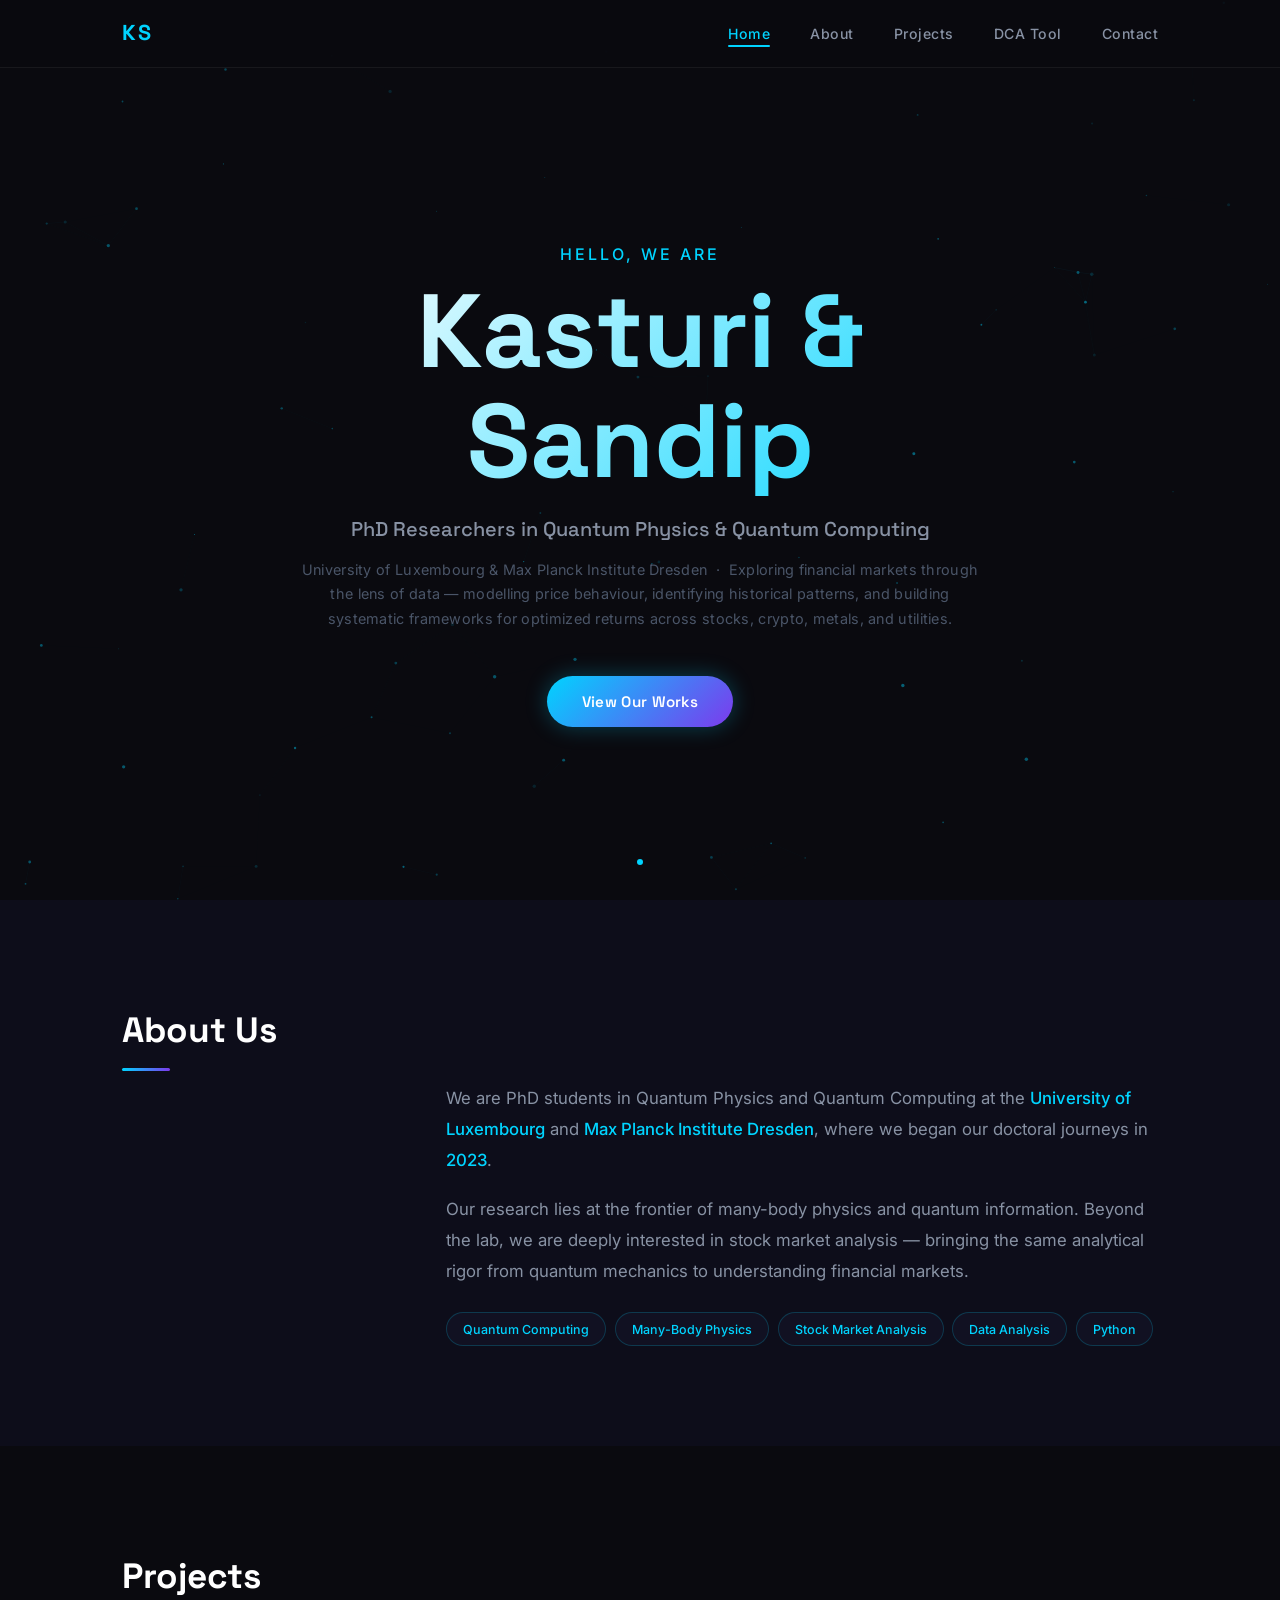
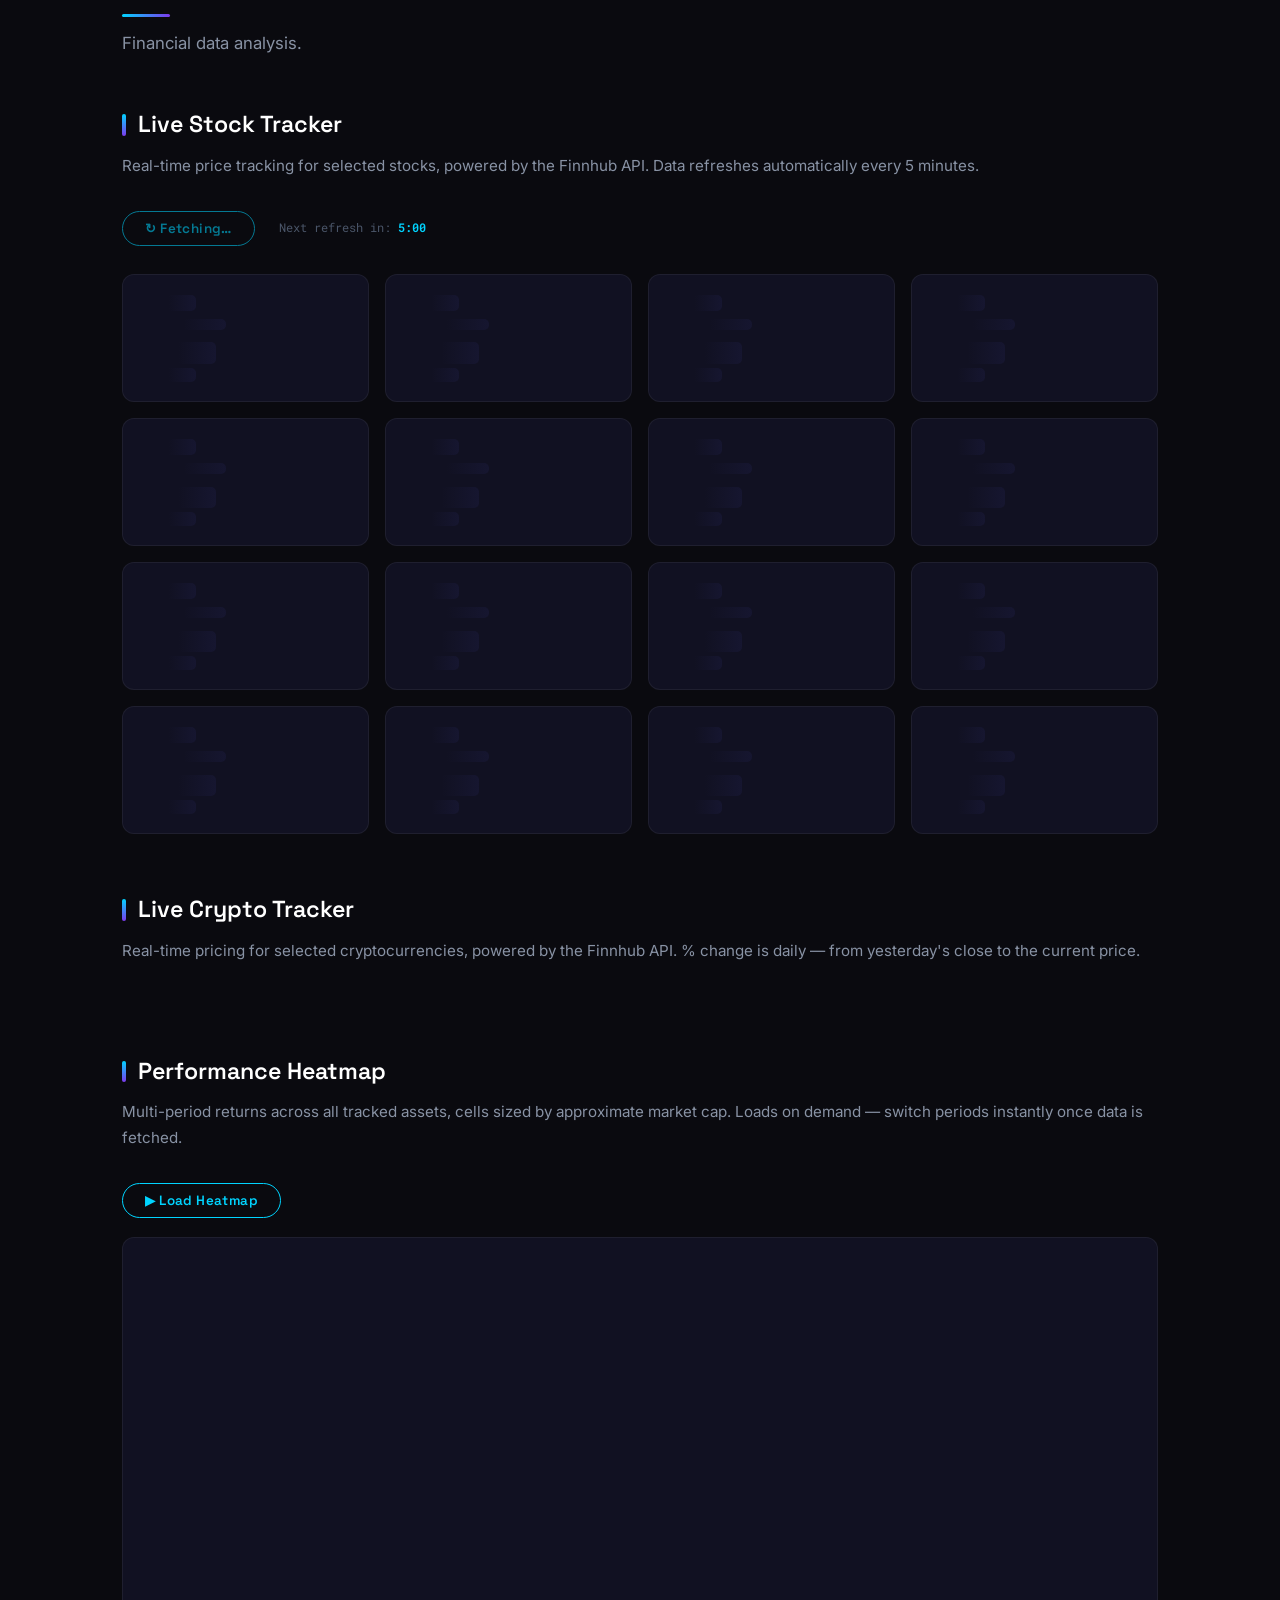
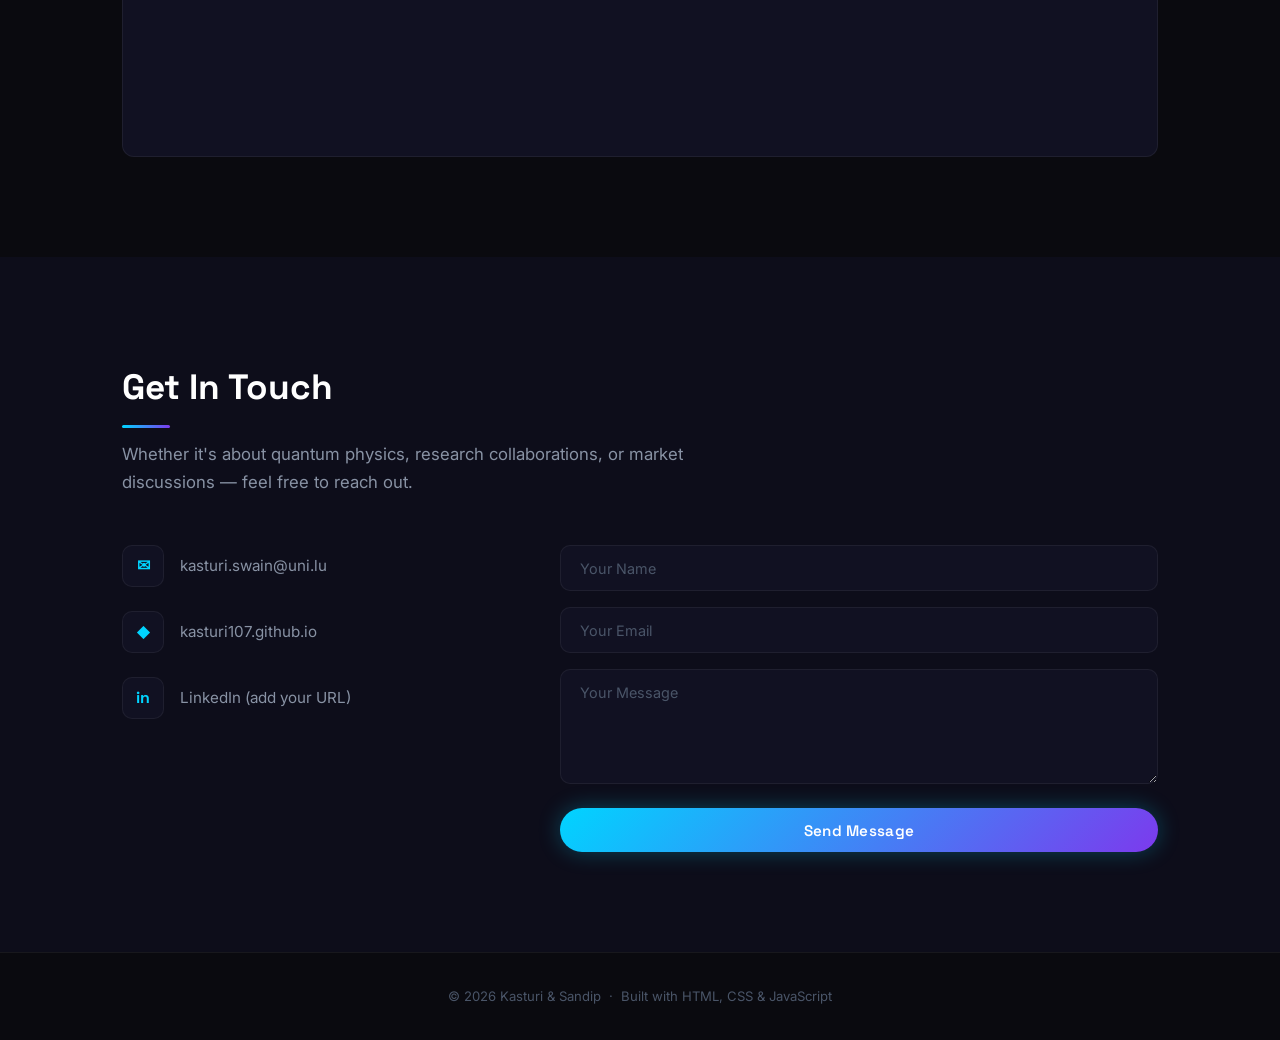
==== index.html @ 1147f90b "first commit" ====
<!DOCTYPE html>
<html lang="en">
<head>
  <meta charset="UTF-8" />
  <meta name="viewport" content="width=device-width, initial-scale=1.0" />
  <title>Kasturi &amp; Sandip — Quantum Physicists</title>
  <link rel="stylesheet" href="style.css" />
  <link rel="preconnect" href="https://fonts.googleapis.com" />
  <link rel="preconnect" href="https://fonts.gstatic.com" crossorigin />
  <link href="https://fonts.googleapis.com/css2?family=Inter:wght@300;400;500;600&family=Space+Grotesk:wght@400;500;600;700&family=Roboto+Mono:wght@400;500;600&display=swap" rel="stylesheet" />
</head>
<body>

  <!-- ========== NAVIGATION ========== -->
  <nav class="navbar" id="navbar">
    <div class="nav-container">
      <a href="#home" class="nav-logo">KS</a>
      <ul class="nav-links" id="navLinks">
        <li><a href="#home"     class="nav-link active">Home</a></li>
        <li><a href="#about"    class="nav-link">About</a></li>
        <li><a href="#projects" class="nav-link">Projects</a></li>
        <li><a href="dynamic-dca.html" class="nav-link">DCA Tool</a></li>
        <li><a href="#contact"  class="nav-link">Contact</a></li>
      </ul>
      <button class="hamburger" id="hamburger" aria-label="Toggle menu">
        <span></span>
        <span></span>
        <span></span>
      </button>
    </div>
  </nav>

  <!-- ========== HOME / HERO SECTION ========== -->
  <section id="home" class="hero">
    <canvas id="particleCanvas"></canvas>
    <div class="hero-content">
      <!-- Profile photo placeholder — uncomment and update src when ready -->
      <!-- <div class="hero-photo">
        <img src="your-photo.jpg" alt="Kasturi" />
      </div> -->
      <p class="hero-greeting">Hello, We are</p>
      <h1 class="hero-name">Kasturi &amp; Sandip</h1>
      <h2 class="hero-title">PhD Researchers in Quantum Physics &amp; Quantum Computing</h2>
      <p class="hero-tagline">University of Luxembourg &amp; Max Planck Institute Dresden &nbsp;·&nbsp; Exploring financial markets through the lens of data — modelling price behaviour, identifying historical patterns, and building systematic frameworks for optimized returns across stocks, crypto, metals, and utilities.</p>
      <a href="#projects" class="btn-primary">View Our Works</a>
    </div>
    <div class="scroll-indicator">
      <div class="scroll-dot"></div>
    </div>
  </section>

  <!-- ========== ABOUT SECTION ========== -->
  <section id="about" class="section fade-in-section">
    <div class="container">
      <h2 class="section-title">About Us</h2>
      <div class="about-grid">

        <!-- Left: profile photo placeholder -->
        <div class="about-photo-wrapper">
          <!-- Profile photo goes here — replace the placeholder div below with:
               <img src="your-photo.jpg" alt="Kasturi" class="profile-photo" /> -->
          <!-- Profile picture placeholder — replace src with actual image path -->
          <div id="profile-picture-placeholder">
            <!-- Replace about-photo.jpg in assets/images/ with your actual photo -->
            <img
              src="./assets/images/about-photo.jpg"
              alt="Kasturi and Sandip"
              class="about-photo"
              id="about-photo"
              onerror="this.style.display='none'"
            />
          </div>
        </div>

        <!-- Right: bio text -->
        <div class="about-text">
          <p>
            We are PhD students in Quantum Physics and Quantum Computing at the
            <span class="accent">University of Luxembourg</span> and
            <span class="accent">Max Planck Institute Dresden</span>, where we
            began our doctoral journeys in <span class="accent">2023</span>.
          </p>
          <p>
            Our research lies at the frontier of many-body physics and quantum
            information. Beyond the lab, we are deeply interested in stock market
            analysis — bringing the same analytical rigor from quantum mechanics
            to understanding financial markets.
          </p>
          <div class="tags">
            <span class="tag">Quantum Computing</span>
            <span class="tag">Many-Body Physics</span>
            <span class="tag">Stock Market Analysis</span>
            <span class="tag">Data Analysis</span>
            <span class="tag">Python</span>
          </div>
        </div>

      </div>
    </div>
  </section>

  <!-- ========== PROJECTS SECTION ========== -->
  <section id="projects" class="section fade-in-section">
    <div class="container">
      <h2 class="section-title">Projects</h2>
      <p class="section-intro">Financial data analysis.</p>

      <!-- ---- LIVE STOCK TRACKER SUBSECTION ---- -->
      <div class="subsection">
        <h3 class="subsection-title">Live Stock Tracker</h3>
        <p class="subsection-desc">
          Real-time price tracking for selected stocks, powered by the Finnhub API.
          Data refreshes automatically every 5 minutes.
        </p>

        <!-- Controls: refresh button + countdown timer -->
        <div class="tracker-controls">
          <button class="btn-refresh" id="refreshBtn">&#8635; Refresh Now</button>
          <span class="countdown">Next refresh in: <span id="countdownTimer">5:00</span></span>
        </div>

        <!-- Stock cards are injected here by script.js -->
        <div class="stocks-grid" id="stocksGrid"></div>
      </div>

      <!-- ---- CRYPTO TRACKER SUBSECTION ---- -->
      <div class="subsection" style="margin-top: 3.5rem;">
        <h3 class="subsection-title">Live Crypto Tracker</h3>
        <p class="subsection-desc">
          Real-time pricing for selected cryptocurrencies, powered by the Finnhub API.
          % change is daily — from yesterday's close to the current price.
        </p>

        <!-- Crypto cards are injected here by script.js -->
        <div class="stocks-grid" id="cryptosGrid"></div>
      </div>

      <!-- ---- PERFORMANCE HEATMAP SUBSECTION ---- -->
      <div class="subsection" style="margin-top: 3.5rem;">
        <h3 class="subsection-title">Performance Heatmap</h3>
        <p class="subsection-desc">
          Multi-period returns across all tracked assets, cells sized by approximate market cap.
          Loads on demand — switch periods instantly once data is fetched.
        </p>

        <div class="heatmap-controls">
          <button class="btn-refresh" id="heatmapLoadBtn">&#9654;&nbsp;Load Heatmap</button>
          <div class="period-tabs" id="periodTabs" style="display:none;">
            <button class="period-btn active" data-period="1D">1D</button>
            <button class="period-btn" data-period="1W">1W</button>
            <button class="period-btn" data-period="YTD">YTD</button>
            <button class="period-btn" data-period="1Y">1Y</button>
            <button class="period-btn" data-period="5Y">5Y</button>
          </div>
          <span class="heatmap-status" id="heatmapStatus"></span>
        </div>

        <div class="treemap-container" id="treemapContainer"></div>
      </div>

    </div>
  </section>

  <!-- ========== CONTACT SECTION ========== -->
  <section id="contact" class="section fade-in-section">
    <div class="container">
      <h2 class="section-title">Get In Touch</h2>
      <p class="section-intro">
        Whether it's about quantum physics, research collaborations,
        or market discussions — feel free to reach out.
      </p>

      <div class="contact-grid">

        <!-- Contact info links -->
        <div class="contact-info">
          <div class="contact-item">
            <span class="contact-icon">&#9993;</span>
            <!-- Update your email address below -->
            <a href="mailto:kasturi.swain@uni.lu" class="contact-link">kasturi.swain@uni.lu</a>
          </div>
          <div class="contact-item">
            <span class="contact-icon">&#9670;</span>
            <a href="https://kasturi107.github.io" target="_blank" rel="noopener" class="contact-link">kasturi107.github.io</a>
          </div>
          <div class="contact-item">
            <span class="contact-icon">in</span>
            <!-- Update your LinkedIn URL below -->
            <a href="#" class="contact-link">LinkedIn (add your URL)</a>
          </div>
        </div>

        <!-- Contact form -->
        <!-- To make this form actually send emails:
             1. Go to https://formspree.io and create a free account
             2. Create a new form and copy your form ID
             3. Replace action="#" below with action="https://formspree.io/f/YOUR_FORM_ID"
             4. Remove the onsubmit attribute -->
        <form class="contact-form" id="contactForm">
          <div class="form-group">
            <input type="text"  name="name"    placeholder="Your Name"    required class="form-input" />
          </div>
          <div class="form-group">
            <input type="email" name="email"   placeholder="Your Email"   required class="form-input" />
          </div>
          <div class="form-group">
            <textarea           name="message" placeholder="Your Message" required class="form-input" rows="5"></textarea>
          </div>
          <button type="submit" class="btn-primary">Send Message</button>
        </form>

      </div>
    </div>
  </section>

  <!-- Footer -->
  <footer class="footer">
    <p>&copy; 2026 Kasturi &amp; Sandip &nbsp;·&nbsp; Built with HTML, CSS &amp; JavaScript</p>
  </footer>

  <script src="https://d3js.org/d3.v7.min.js"></script>
  <script src="script.js"></script>
</body>
</html>
---- style.css ----
/* ============================================================
   RESET & CSS VARIABLES
   ============================================================ */
*, *::before, *::after {
  margin: 0;
  padding: 0;
  box-sizing: border-box;
}

html {
  scroll-behavior: smooth;
}

:root {
  --bg-primary:      #0a0a0f;
  --bg-secondary:    #0d0d1a;
  --bg-card:         #111122;
  --bg-card-hover:   #161630;
  --accent-cyan:     #00d4ff;
  --accent-purple:   #7c3aed;
  --accent-glow:     rgba(0, 212, 255, 0.12);
  --text-primary:    #ffffff;
  --text-secondary:  #8892a4;
  --text-muted:      #4a5568;
  --success:         #00e676;
  --success-glow:    rgba(0, 230, 118, 0.18);
  --danger:          #ff4c4c;
  --danger-glow:     rgba(255, 76, 76, 0.18);
  --border:          rgba(255, 255, 255, 0.06);
  --nav-height:      68px;
}

/* ============================================================
   CUSTOM SCROLLBAR
   ============================================================ */
::-webkit-scrollbar       { width: 5px; }
::-webkit-scrollbar-track { background: var(--bg-primary); }
::-webkit-scrollbar-thumb { background: var(--accent-cyan); border-radius: 3px; }

/* ============================================================
   BASE TYPOGRAPHY
   ============================================================ */
body {
  background-color: var(--bg-primary);
  color: var(--text-primary);
  font-family: 'Inter', sans-serif;
  line-height: 1.7;
  overflow-x: hidden;
}

h1, h2, h3, h4 { font-family: 'Space Grotesk', sans-serif; }

/* ============================================================
   REUSABLE UTILITIES
   ============================================================ */
.container {
  max-width: 1100px;
  margin: 0 auto;
  padding: 0 2rem;
}

.section {
  padding: 100px 0;
}

/* Alternating section backgrounds for visual separation */
#about    { background: var(--bg-secondary); }
#projects { background: var(--bg-primary); }
#contact  { background: var(--bg-secondary); }

.section-title {
  font-size: 2.2rem;
  font-weight: 700;
  margin-bottom: 0.75rem;
  display: inline-block;
}

/* Gradient underline accent bar */
.section-title::after {
  content: '';
  display: block;
  width: 48px;
  height: 3px;
  background: linear-gradient(90deg, var(--accent-cyan), var(--accent-purple));
  margin-top: 0.5rem;
  border-radius: 2px;
}

.section-intro {
  color: var(--text-secondary);
  max-width: 620px;
  margin-bottom: 3rem;
  font-size: 1.05rem;
}

.accent {
  color: var(--accent-cyan);
  font-weight: 500;
}

/* Primary gradient button */
.btn-primary {
  display: inline-block;
  padding: 0.8rem 2.2rem;
  background: linear-gradient(135deg, var(--accent-cyan), var(--accent-purple));
  color: #fff;
  font-family: 'Space Grotesk', sans-serif;
  font-weight: 600;
  font-size: 0.95rem;
  border: none;
  border-radius: 50px;
  cursor: pointer;
  text-decoration: none;
  transition: transform 0.25s ease, box-shadow 0.25s ease;
  box-shadow: 0 0 22px rgba(0, 212, 255, 0.28);
  letter-spacing: 0.3px;
}

.btn-primary:hover {
  transform: translateY(-3px);
  box-shadow: 0 0 38px rgba(0, 212, 255, 0.48);
}

/* ============================================================
   NAVIGATION
   ============================================================ */
.navbar {
  position: fixed;
  top: 0; left: 0; right: 0;
  height: var(--nav-height);
  z-index: 1000;
  background: rgba(10, 10, 15, 0.75);
  backdrop-filter: blur(14px);
  -webkit-backdrop-filter: blur(14px);
  border-bottom: 1px solid var(--border);
  transition: background 0.3s ease, box-shadow 0.3s ease;
}

.navbar.scrolled {
  background: rgba(10, 10, 15, 0.96);
  box-shadow: 0 4px 30px rgba(0, 0, 0, 0.6);
}

.nav-container {
  max-width: 1100px;
  margin: 0 auto;
  padding: 0 2rem;
  height: 100%;
  display: flex;
  align-items: center;
  justify-content: space-between;
}

.nav-logo {
  font-family: 'Space Grotesk', sans-serif;
  font-size: 1.35rem;
  font-weight: 700;
  color: var(--accent-cyan);
  text-decoration: none;
  letter-spacing: 1.5px;
}

.nav-links {
  display: flex;
  list-style: none;
  gap: 2.5rem;
}

.nav-link {
  color: var(--text-secondary);
  text-decoration: none;
  font-size: 0.88rem;
  font-weight: 500;
  letter-spacing: 0.5px;
  transition: color 0.2s ease;
  position: relative;
  padding-bottom: 2px;
}

/* Animated underline on nav links */
.nav-link::after {
  content: '';
  position: absolute;
  bottom: -3px;
  left: 0;
  width: 0;
  height: 2px;
  background: var(--accent-cyan);
  transition: width 0.3s ease;
  border-radius: 1px;
}

.nav-link:hover,
.nav-link.active {
  color: var(--accent-cyan);
}

.nav-link:hover::after,
.nav-link.active::after {
  width: 100%;
}

/* Hamburger button (hidden on desktop) */
.hamburger {
  display: none;
  flex-direction: column;
  gap: 5px;
  background: none;
  border: none;
  cursor: pointer;
  padding: 4px;
}

.hamburger span {
  display: block;
  width: 23px;
  height: 2px;
  background: var(--text-primary);
  border-radius: 2px;
  transition: all 0.3s ease;
}

/* ============================================================
   HERO SECTION
   ============================================================ */
.hero {
  position: relative;
  min-height: 100vh;
  display: flex;
  align-items: center;
  justify-content: center;
  text-align: center;
  overflow: hidden;
  padding-top: var(--nav-height);
}

/* Particle canvas sits behind all hero content */
#particleCanvas {
  position: absolute;
  top: 0; left: 0;
  width: 100%;
  height: 100%;
  z-index: 0;
}

.hero-content {
  position: relative;
  z-index: 1;
  max-width: 760px;
  padding: 2rem;
}

.hero-greeting {
  font-size: 1rem;
  color: var(--accent-cyan);
  font-weight: 500;
  letter-spacing: 3px;
  text-transform: uppercase;
  margin-bottom: 0.6rem;
}

/* Large gradient name */
.hero-name {
  font-size: clamp(3.5rem, 9vw, 6.5rem);
  font-weight: 700;
  line-height: 1.05;
  background: linear-gradient(135deg, #ffffff 0%, var(--accent-cyan) 100%);
  -webkit-background-clip: text;
  -webkit-text-fill-color: transparent;
  background-clip: text;
  margin-bottom: 1rem;
}

.hero-title {
  font-size: clamp(1rem, 2.5vw, 1.25rem);
  font-weight: 500;
  color: var(--text-secondary);
  margin-bottom: 0.75rem;
}

.hero-tagline {
  font-size: 0.9rem;
  color: var(--text-muted);
  margin-bottom: 2.8rem;
  letter-spacing: 0.3px;
}

/* Animated scroll indicator dot */
.scroll-indicator {
  position: absolute;
  bottom: 2.2rem;
  left: 50%;
  transform: translateX(-50%);
  z-index: 1;
}

.scroll-dot {
  width: 6px;
  height: 6px;
  background: var(--accent-cyan);
  border-radius: 50%;
  animation: scrollBounce 1.8s ease-in-out infinite;
}

@keyframes scrollBounce {
  0%, 100% { transform: translateY(0);    opacity: 1;   }
  50%       { transform: translateY(10px); opacity: 0.2; }
}

/* ============================================================
   ABOUT SECTION
   ============================================================ */
.about-grid {
  display: grid;
  grid-template-columns: 260px 1fr;
  gap: 4rem;
  align-items: center;
}

.about-photo-wrapper {
  display: flex;
  justify-content: center;
}

/* Circular placeholder until real photo is added */
.photo-placeholder {
  width: 210px;
  height: 210px;
  border-radius: 50%;
  background: linear-gradient(135deg, var(--bg-card), var(--bg-card-hover));
  border: 2px solid var(--accent-cyan);
  box-shadow: 0 0 40px rgba(0, 212, 255, 0.18);
  display: flex;
  align-items: center;
  justify-content: center;
  font-family: 'Space Grotesk', sans-serif;
  font-size: 5rem;
  font-weight: 700;
  color: var(--accent-cyan);
  user-select: none;
}

/* Circular profile photo — drops into the same centered wrapper as the placeholder */
.about-photo {
  width: 160px;
  height: 160px;
  border-radius: 50%;
  object-fit: cover;
  border: 2px solid var(--accent-cyan);
  box-shadow: 0 0 40px rgba(0, 212, 255, 0.18);
  display: block;
}

.about-text p {
  color: var(--text-secondary);
  font-size: 1.05rem;
  line-height: 1.85;
  margin-bottom: 1.1rem;
}

.tags {
  display: flex;
  flex-wrap: wrap;
  gap: 0.55rem;
  margin-top: 1.6rem;
}

.tag {
  padding: 0.32rem 1rem;
  background: var(--bg-card);
  border: 1px solid rgba(0, 212, 255, 0.2);
  border-radius: 50px;
  font-size: 0.78rem;
  color: var(--accent-cyan);
  font-weight: 500;
  transition: all 0.2s ease;
  cursor: default;
}

.tag:hover {
  background: var(--accent-glow);
  border-color: var(--accent-cyan);
}

/* ============================================================
   PROJECTS / STOCK TRACKER
   ============================================================ */
.subsection {
  margin-top: 0.5rem;
}

.subsection-title {
  font-size: 1.45rem;
  font-weight: 600;
  color: var(--text-primary);
  margin-bottom: 0.5rem;
  display: flex;
  align-items: center;
  gap: 0.75rem;
}

/* Vertical accent bar before subsection title */
.subsection-title::before {
  content: '';
  width: 4px;
  height: 1.35rem;
  background: linear-gradient(180deg, var(--accent-cyan), var(--accent-purple));
  border-radius: 2px;
  flex-shrink: 0;
}

.subsection-desc {
  color: var(--text-secondary);
  margin-bottom: 2rem;
  font-size: 0.95rem;
}

/* Refresh button + countdown row */
.tracker-controls {
  display: flex;
  align-items: center;
  gap: 1.5rem;
  margin-bottom: 1.8rem;
  flex-wrap: wrap;
}

.btn-refresh {
  padding: 0.5rem 1.4rem;
  background: transparent;
  border: 1px solid var(--accent-cyan);
  color: var(--accent-cyan);
  font-family: 'Space Grotesk', sans-serif;
  font-size: 0.84rem;
  font-weight: 600;
  border-radius: 50px;
  cursor: pointer;
  transition: background 0.2s ease, box-shadow 0.2s ease;
  letter-spacing: 0.4px;
}

.btn-refresh:hover {
  background: var(--accent-glow);
  box-shadow: 0 0 16px rgba(0, 212, 255, 0.28);
}

.btn-refresh.loading {
  opacity: 0.55;
  cursor: not-allowed;
}

.countdown {
  font-family: 'Roboto Mono', monospace;
  font-size: 0.78rem;
  color: var(--text-muted);
}

#countdownTimer {
  color: var(--accent-cyan);
  font-weight: 600;
}

/* ---- Stock Cards Grid ---- */
.stocks-grid {
  display: grid;
  grid-template-columns: repeat(4, 1fr);
  gap: 1rem;
}

/* Individual stock card */
.stock-card {
  background: var(--bg-card);
  border-radius: 12px;
  padding: 1.2rem 1.1rem;
  border: 1px solid var(--border);
  transition: transform 0.25s ease, background 0.25s ease;
  position: relative;
  overflow: hidden;
}

/* Top border stripe — color changes with stock direction */
.stock-card::before {
  content: '';
  position: absolute;
  top: 0; left: 0; right: 0;
  height: 2px;
  border-radius: 12px 12px 0 0;
}

.stock-card.up {
  border-color: rgba(0, 230, 118, 0.15);
  box-shadow: 0 0 18px var(--success-glow);
}

.stock-card.up::before {
  background: var(--success);
  box-shadow: 0 0 8px var(--success);
}

.stock-card.down {
  border-color: rgba(255, 76, 76, 0.15);
  box-shadow: 0 0 18px var(--danger-glow);
}

.stock-card.down::before {
  background: var(--danger);
  box-shadow: 0 0 8px var(--danger);
}

.stock-card:hover {
  transform: translateY(-4px);
  background: var(--bg-card-hover);
}

.stock-ticker {
  font-family: 'Roboto Mono', monospace;
  font-size: 1.05rem;
  font-weight: 600;
  color: var(--text-primary);
  letter-spacing: 1px;
}

.stock-name {
  font-size: 0.72rem;
  color: var(--text-muted);
  margin-top: 0.1rem;
  margin-bottom: 0.8rem;
}

.stock-price {
  font-family: 'Roboto Mono', monospace;
  font-size: 1.35rem;
  font-weight: 600;
  color: var(--text-primary);
  margin-bottom: 0.25rem;
}

.stock-change {
  font-family: 'Roboto Mono', monospace;
  font-size: 0.88rem;
  font-weight: 600;
}

.stock-change.positive { color: var(--success); }
.stock-change.negative { color: var(--danger);  }

.stock-updated {
  font-size: 0.65rem;
  color: var(--text-muted);
  margin-top: 0.7rem;
  font-family: 'Roboto Mono', monospace;
}

/* ---- Skeleton loading animation ---- */
.skeleton {
  background: linear-gradient(
    90deg,
    var(--bg-card) 25%,
    var(--bg-card-hover) 50%,
    var(--bg-card) 75%
  );
  background-size: 200% 100%;
  animation: shimmer 1.4s infinite;
  border-radius: 5px;
}

.skeleton-ticker  { height: 1rem;    width: 55px;  margin-bottom: 0.5rem; }
.skeleton-name    { height: 0.7rem;  width: 85px;  margin-bottom: 0.8rem; }
.skeleton-price   { height: 1.35rem; width: 75px;  margin-bottom: 0.25rem; }
.skeleton-change  { height: 0.88rem; width: 55px; }

@keyframes shimmer {
  0%   { background-position: -200% 0; }
  100% { background-position:  200% 0; }
}

/* ============================================================
   PERFORMANCE HEATMAP — TREEMAP
   ============================================================ */
.heatmap-controls {
  display: flex;
  align-items: center;
  gap: 1rem;
  margin-bottom: 1.2rem;
  flex-wrap: wrap;
}

.heatmap-status {
  font-family: 'Roboto Mono', monospace;
  font-size: 0.78rem;
  color: var(--text-muted);
}

/* Period toggle pill group */
.period-tabs {
  display: flex;
  gap: 0.3rem;
}

.period-btn {
  padding: 0.28rem 0.9rem;
  background: var(--bg-card);
  border: 1px solid var(--border);
  color: var(--text-secondary);
  font-family: 'Roboto Mono', monospace;
  font-size: 0.76rem;
  font-weight: 600;
  border-radius: 6px;
  cursor: pointer;
  transition: all 0.18s ease;
  letter-spacing: 0.5px;
}

.period-btn:hover {
  border-color: var(--accent-cyan);
  color: var(--accent-cyan);
}

.period-btn.active {
  background: var(--accent-cyan);
  border-color: var(--accent-cyan);
  color: #000;
}

/* Treemap canvas */
.treemap-container {
  position: relative;
  width: 100%;
  height: 520px;
  border-radius: 12px;
  overflow: hidden;
  background: var(--bg-card);
  border: 1px solid var(--border);
}

/* Individual treemap cell */
.tm-cell {
  position: absolute;
  box-sizing: border-box;
  border: 2px solid rgba(10, 10, 15, 0.6);
  border-radius: 2px;
  overflow: hidden;
  display: flex;
  flex-direction: column;
  align-items: center;
  justify-content: center;
  cursor: default;
  transition: filter 0.15s ease;
  padding: 3px;
  user-select: none;
}

.tm-cell:hover { filter: brightness(1.2); }

.tm-ticker {
  font-family: 'Space Grotesk', sans-serif;
  font-weight: 700;
  color: #fff;
  line-height: 1.1;
  text-align: center;
  white-space: nowrap;
  overflow: hidden;
  text-overflow: ellipsis;
  max-width: 100%;
}

.tm-price {
  font-family: 'Roboto Mono', monospace;
  font-weight: 400;
  color: rgba(255, 255, 255, 0.72);
  text-align: center;
  white-space: nowrap;
  margin-top: 1px;
}

.tm-change {
  font-family: 'Roboto Mono', monospace;
  font-weight: 600;
  color: rgba(255, 255, 255, 0.92);
  text-align: center;
  white-space: nowrap;
  margin-top: 1px;
}

@media (max-width: 768px) {
  .treemap-container { height: 380px; }
}

@media (max-width: 480px) {
  .treemap-container { height: 300px; }
}

/* ============================================================
   CONTACT SECTION
   ============================================================ */
.contact-grid {
  display: grid;
  grid-template-columns: 1fr 1.6fr;
  gap: 4rem;
  align-items: start;
}

.contact-info {
  display: flex;
  flex-direction: column;
  gap: 1.5rem;
}

.contact-item {
  display: flex;
  align-items: center;
  gap: 1rem;
}

.contact-icon {
  width: 42px;
  height: 42px;
  background: var(--bg-card);
  border: 1px solid var(--border);
  border-radius: 10px;
  display: flex;
  align-items: center;
  justify-content: center;
  font-size: 1rem;
  color: var(--accent-cyan);
  font-family: 'Space Grotesk', sans-serif;
  font-weight: 700;
  flex-shrink: 0;
  transition: border-color 0.2s ease, box-shadow 0.2s ease;
}

.contact-item:hover .contact-icon {
  border-color: var(--accent-cyan);
  box-shadow: 0 0 12px rgba(0, 212, 255, 0.2);
}

.contact-link {
  color: var(--text-secondary);
  text-decoration: none;
  font-size: 0.95rem;
  transition: color 0.2s ease;
}

.contact-link:hover {
  color: var(--accent-cyan);
}

.contact-form {
  display: flex;
  flex-direction: column;
  gap: 1rem;
}

.form-group { width: 100%; }

.form-input {
  width: 100%;
  padding: 0.85rem 1.2rem;
  background: var(--bg-card);
  border: 1px solid var(--border);
  border-radius: 10px;
  color: var(--text-primary);
  font-family: 'Inter', sans-serif;
  font-size: 0.9rem;
  transition: border-color 0.2s ease, box-shadow 0.2s ease;
  outline: none;
  resize: vertical;
}

.form-input:focus {
  border-color: var(--accent-cyan);
  box-shadow: 0 0 0 3px rgba(0, 212, 255, 0.1);
}

.form-input::placeholder { color: var(--text-muted); }

/* ============================================================
   FOOTER
   ============================================================ */
.footer {
  text-align: center;
  padding: 2rem;
  color: var(--text-muted);
  font-size: 0.82rem;
  border-top: 1px solid var(--border);
  background: var(--bg-primary);
}

/* ============================================================
   FADE-IN ON SCROLL (Intersection Observer)
   ============================================================ */
.fade-in-section {
  opacity: 0;
  transform: translateY(28px);
  transition: opacity 0.7s ease, transform 0.7s ease;
}

.fade-in-section.visible {
  opacity: 1;
  transform: translateY(0);
}

/* ============================================================
   RESPONSIVE — TABLET (≤ 1024px)
   ============================================================ */
@media (max-width: 1024px) {
  .stocks-grid {
    grid-template-columns: repeat(3, 1fr);
  }
}

/* ============================================================
   RESPONSIVE — MOBILE (≤ 768px)
   ============================================================ */
@media (max-width: 768px) {
  /* Mobile nav: slide-down panel */
  .nav-links {
    position: fixed;
    top: var(--nav-height);
    left: 0; right: 0;
    background: rgba(10, 10, 15, 0.98);
    flex-direction: column;
    align-items: center;
    padding: 2rem;
    gap: 1.5rem;
    transform: translateY(-110%);
    transition: transform 0.3s ease;
    border-bottom: 1px solid var(--border);
    z-index: 999;
  }

  .nav-links.open { transform: translateY(0); }
  .hamburger      { display: flex; }

  .about-grid {
    grid-template-columns: 1fr;
    gap: 2.5rem;
    text-align: center;
  }

  .tags { justify-content: center; }

  .stocks-grid {
    grid-template-columns: repeat(2, 1fr);
  }

  .contact-grid {
    grid-template-columns: 1fr;
    gap: 2.5rem;
  }

  .section-title { font-size: 1.85rem; }
}

/* ============================================================
   RESPONSIVE — SMALL MOBILE (≤ 480px)
   ============================================================ */
@media (max-width: 480px) {
  .stocks-grid { grid-template-columns: 1fr; }
  .hero-name   { font-size: 3rem; }
  .container   { padding: 0 1.25rem; }
  .section     { padding: 70px 0; }
}
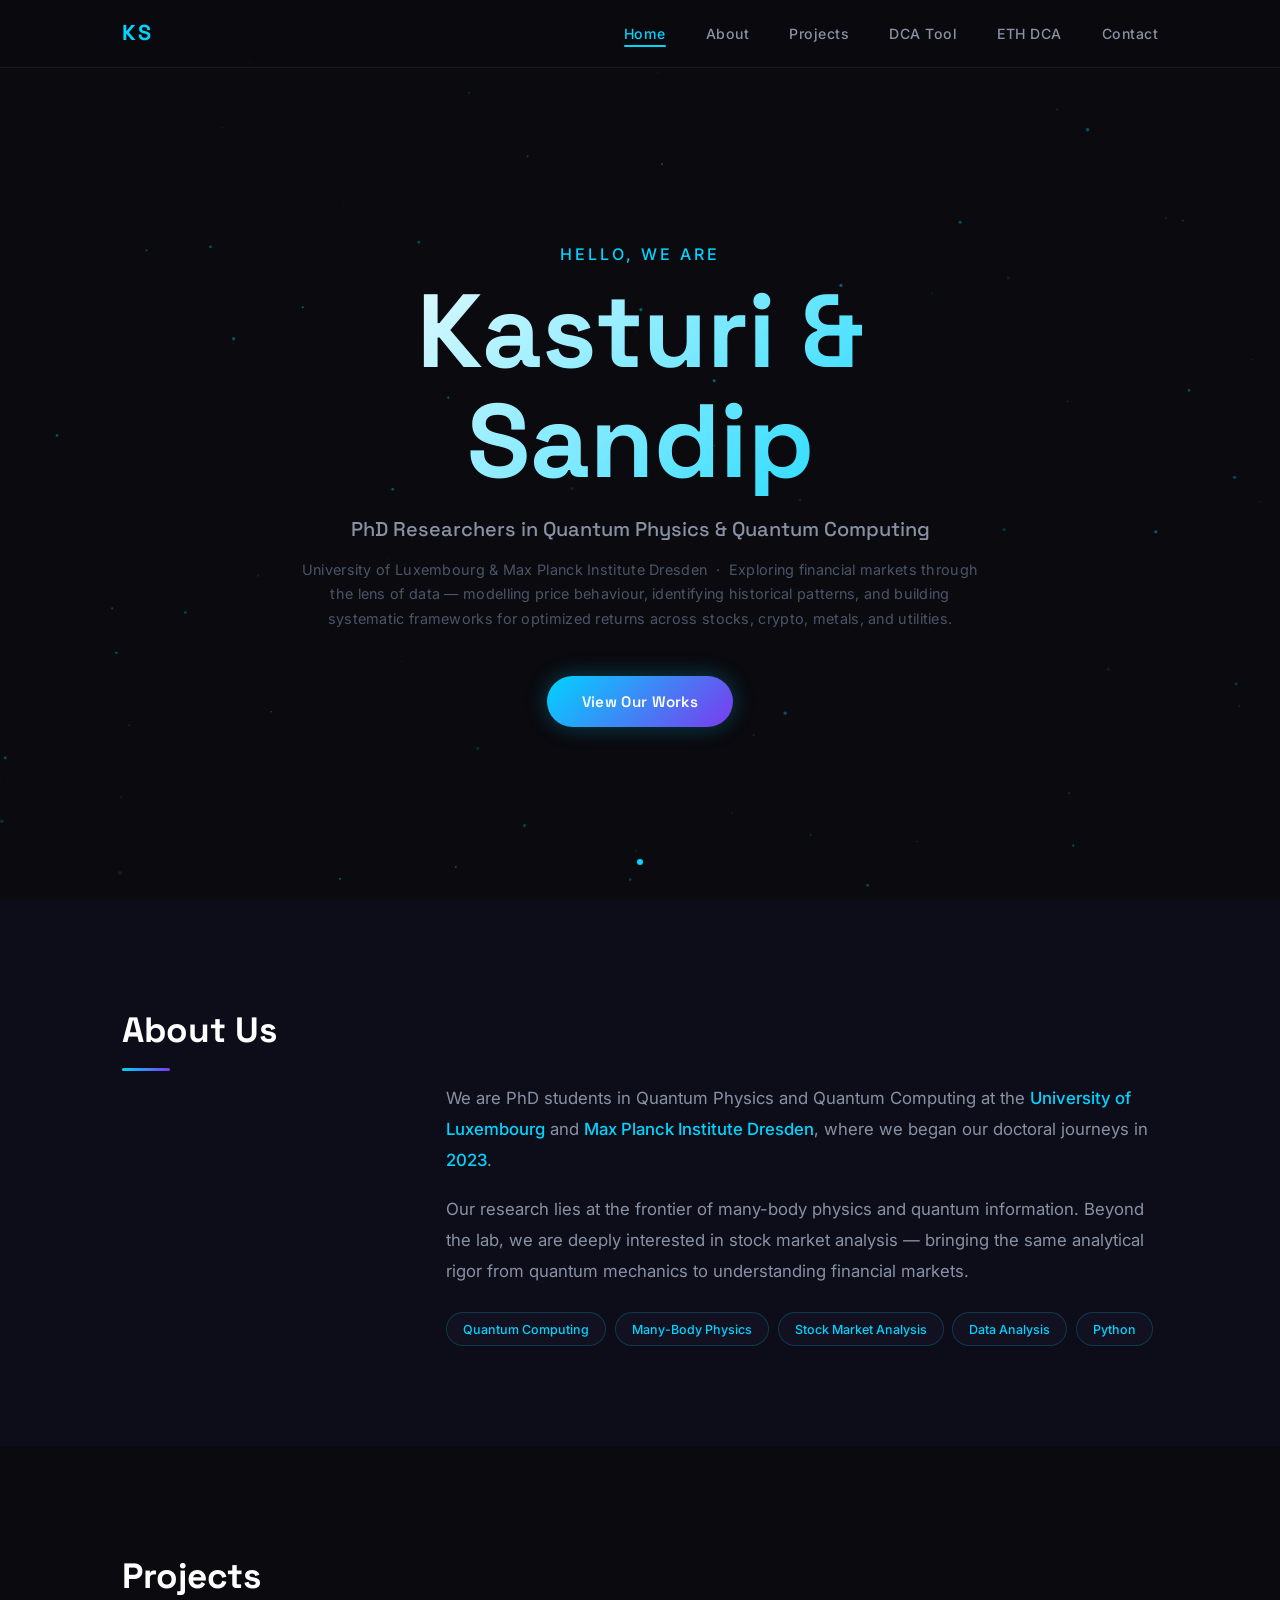
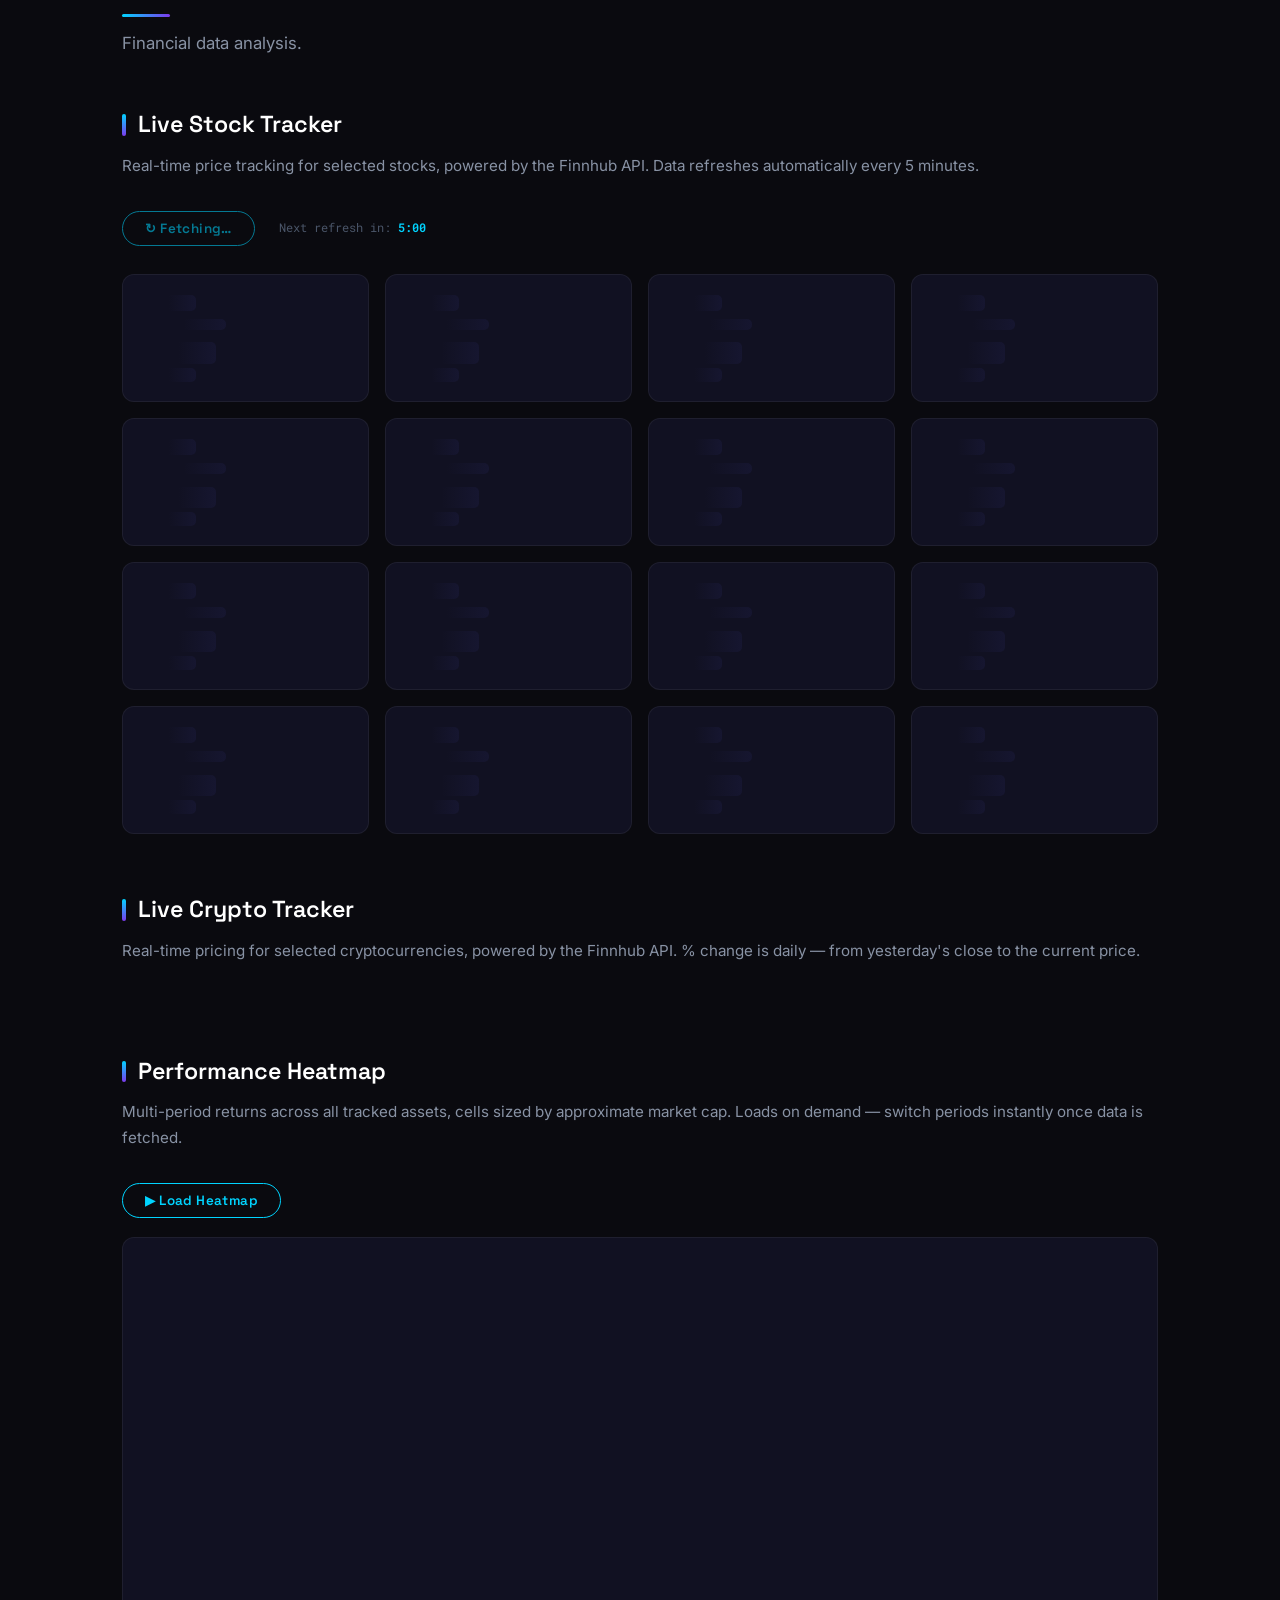
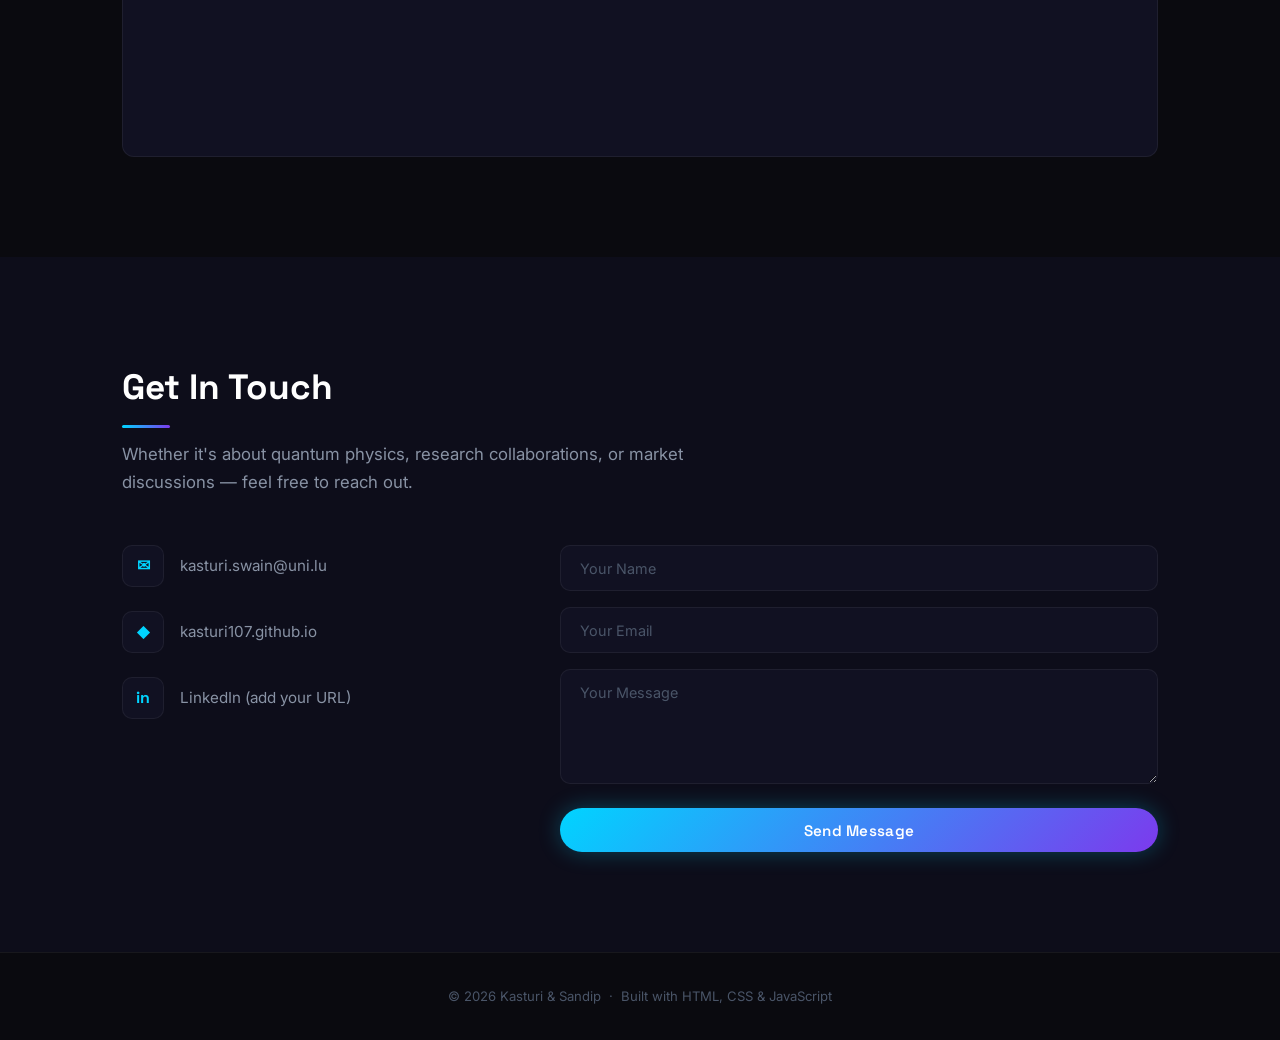
==== commit aacac155: "ks" ====
--- a/index.html
+++ b/index.html
@@ -20,6 +20,7 @@
         <li><a href="#about"    class="nav-link">About</a></li>
         <li><a href="#projects" class="nav-link">Projects</a></li>
         <li><a href="dynamic-dca.html" class="nav-link">DCA Tool</a></li>
+        <li><a href="dynamic-dca-eth.html" class="nav-link">ETH DCA</a></li>
         <li><a href="#contact"  class="nav-link">Contact</a></li>
       </ul>
       <button class="hamburger" id="hamburger" aria-label="Toggle menu">
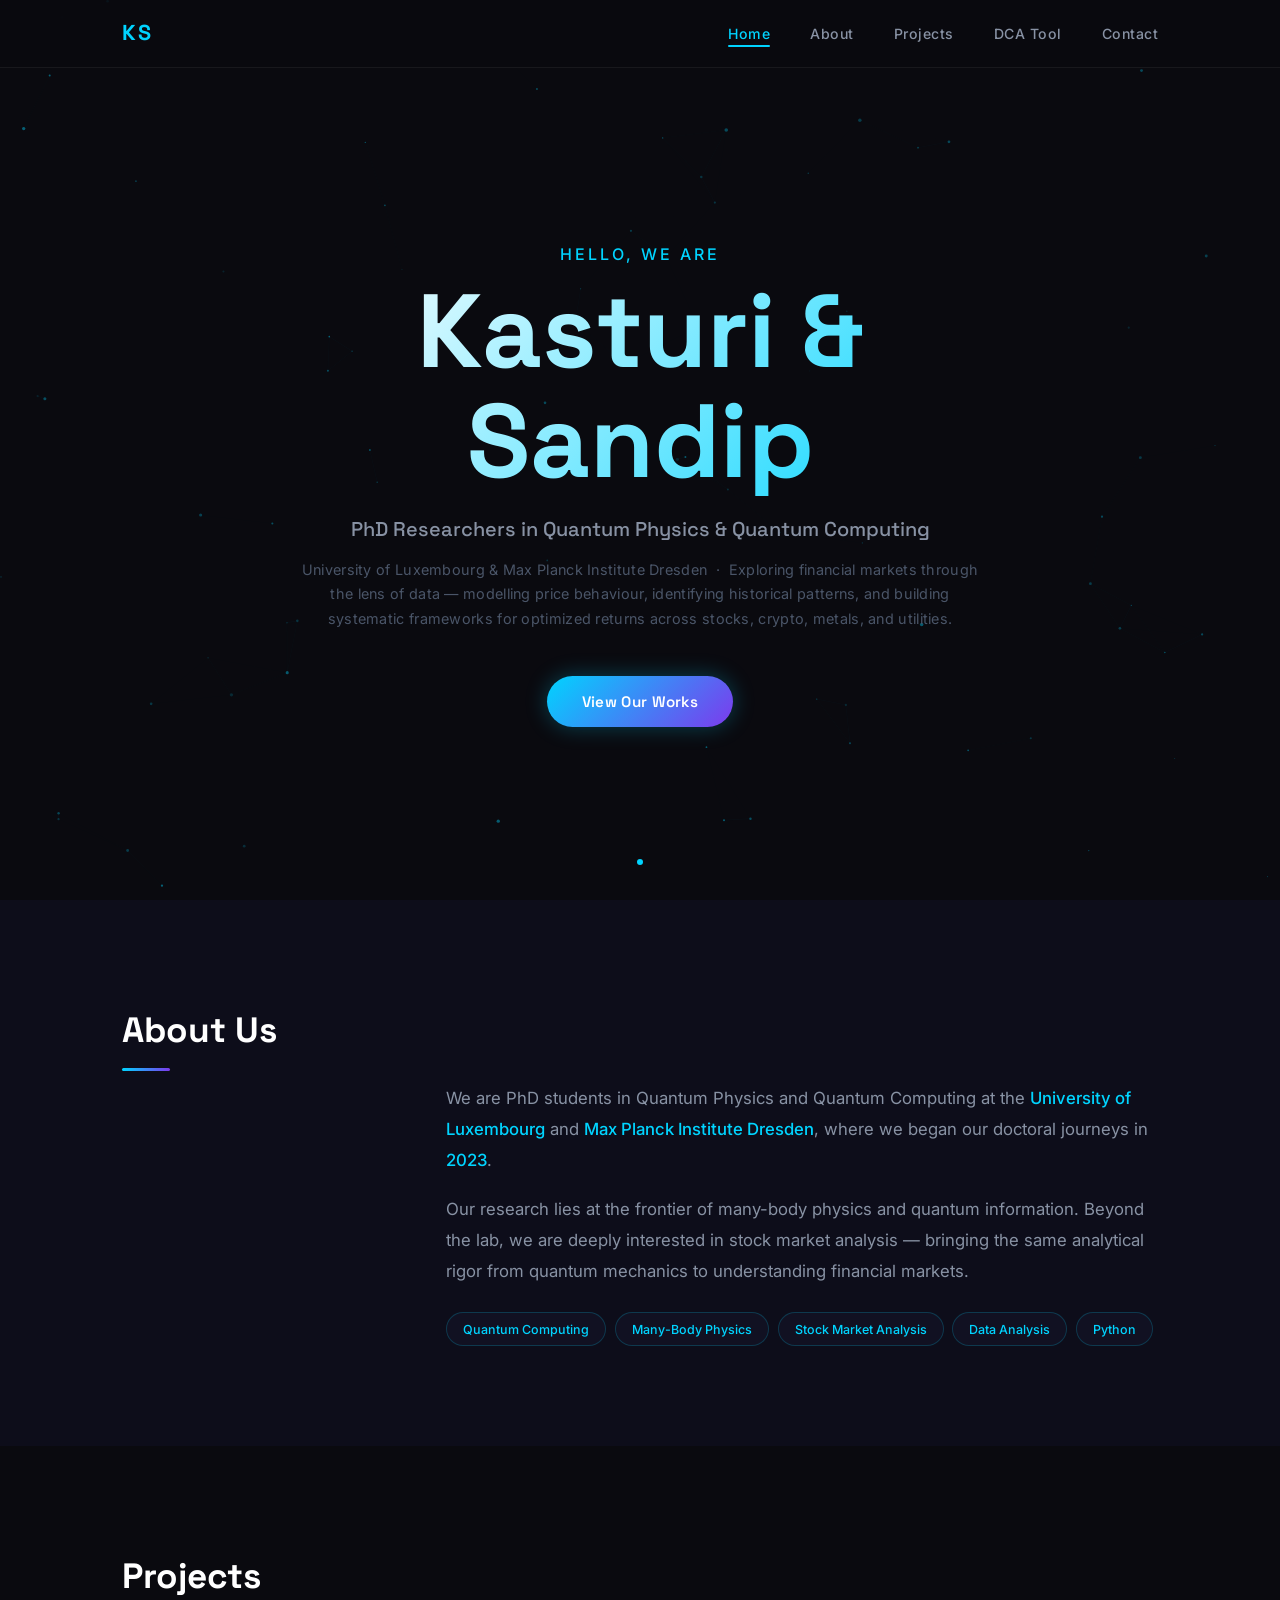
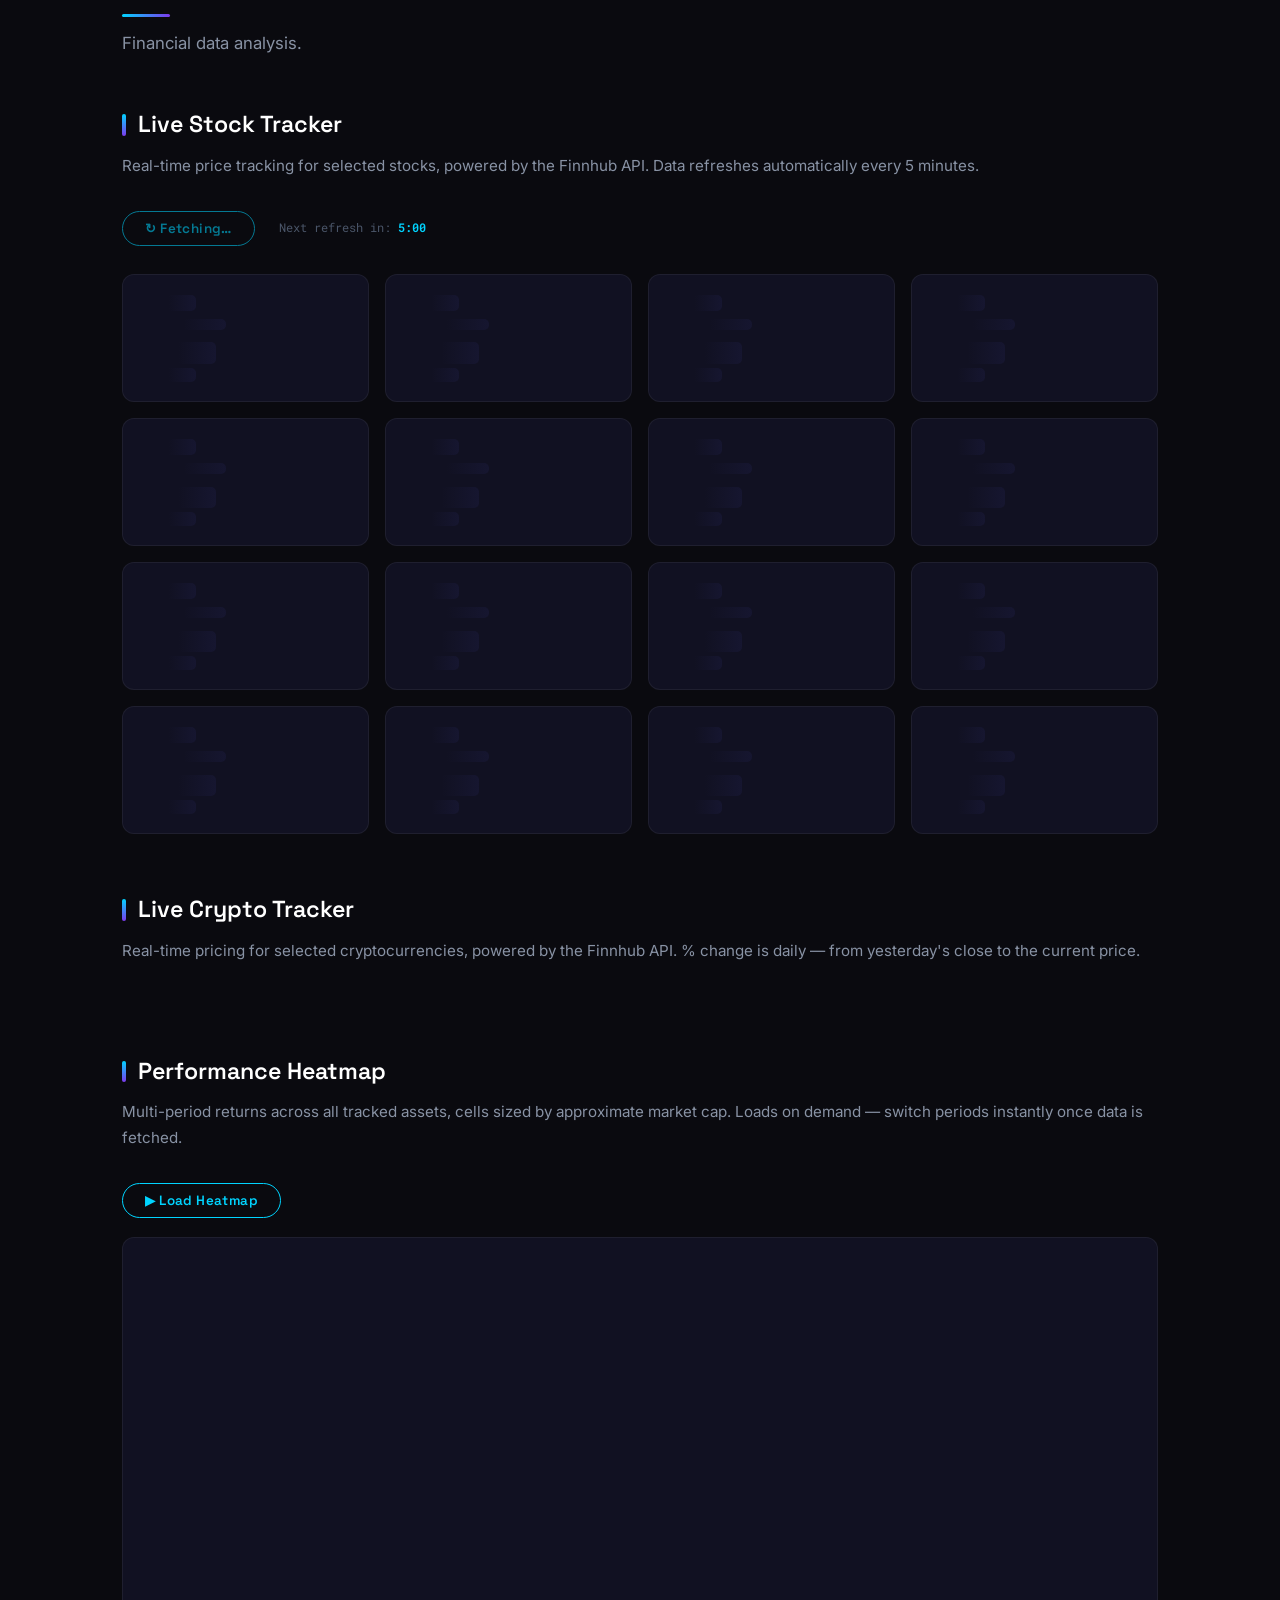
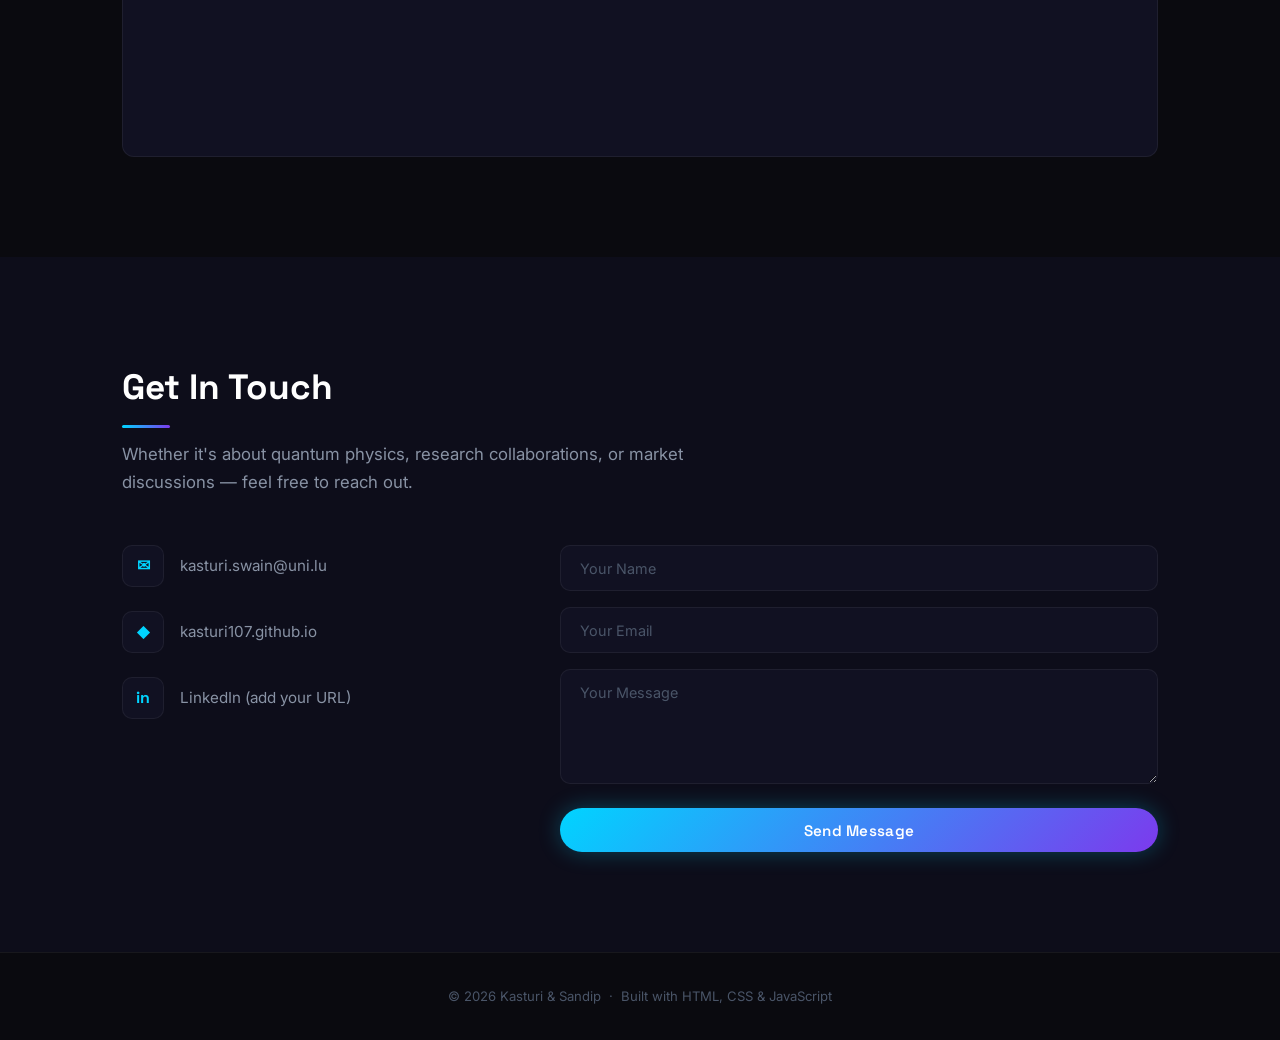
==== commit bd885bdd: "ks" ====
--- a/index.html
+++ b/index.html
@@ -20,7 +20,6 @@
         <li><a href="#about"    class="nav-link">About</a></li>
         <li><a href="#projects" class="nav-link">Projects</a></li>
         <li><a href="dynamic-dca.html" class="nav-link">DCA Tool</a></li>
-        <li><a href="dynamic-dca-eth.html" class="nav-link">ETH DCA</a></li>
         <li><a href="#contact"  class="nav-link">Contact</a></li>
       </ul>
       <button class="hamburger" id="hamburger" aria-label="Toggle menu">
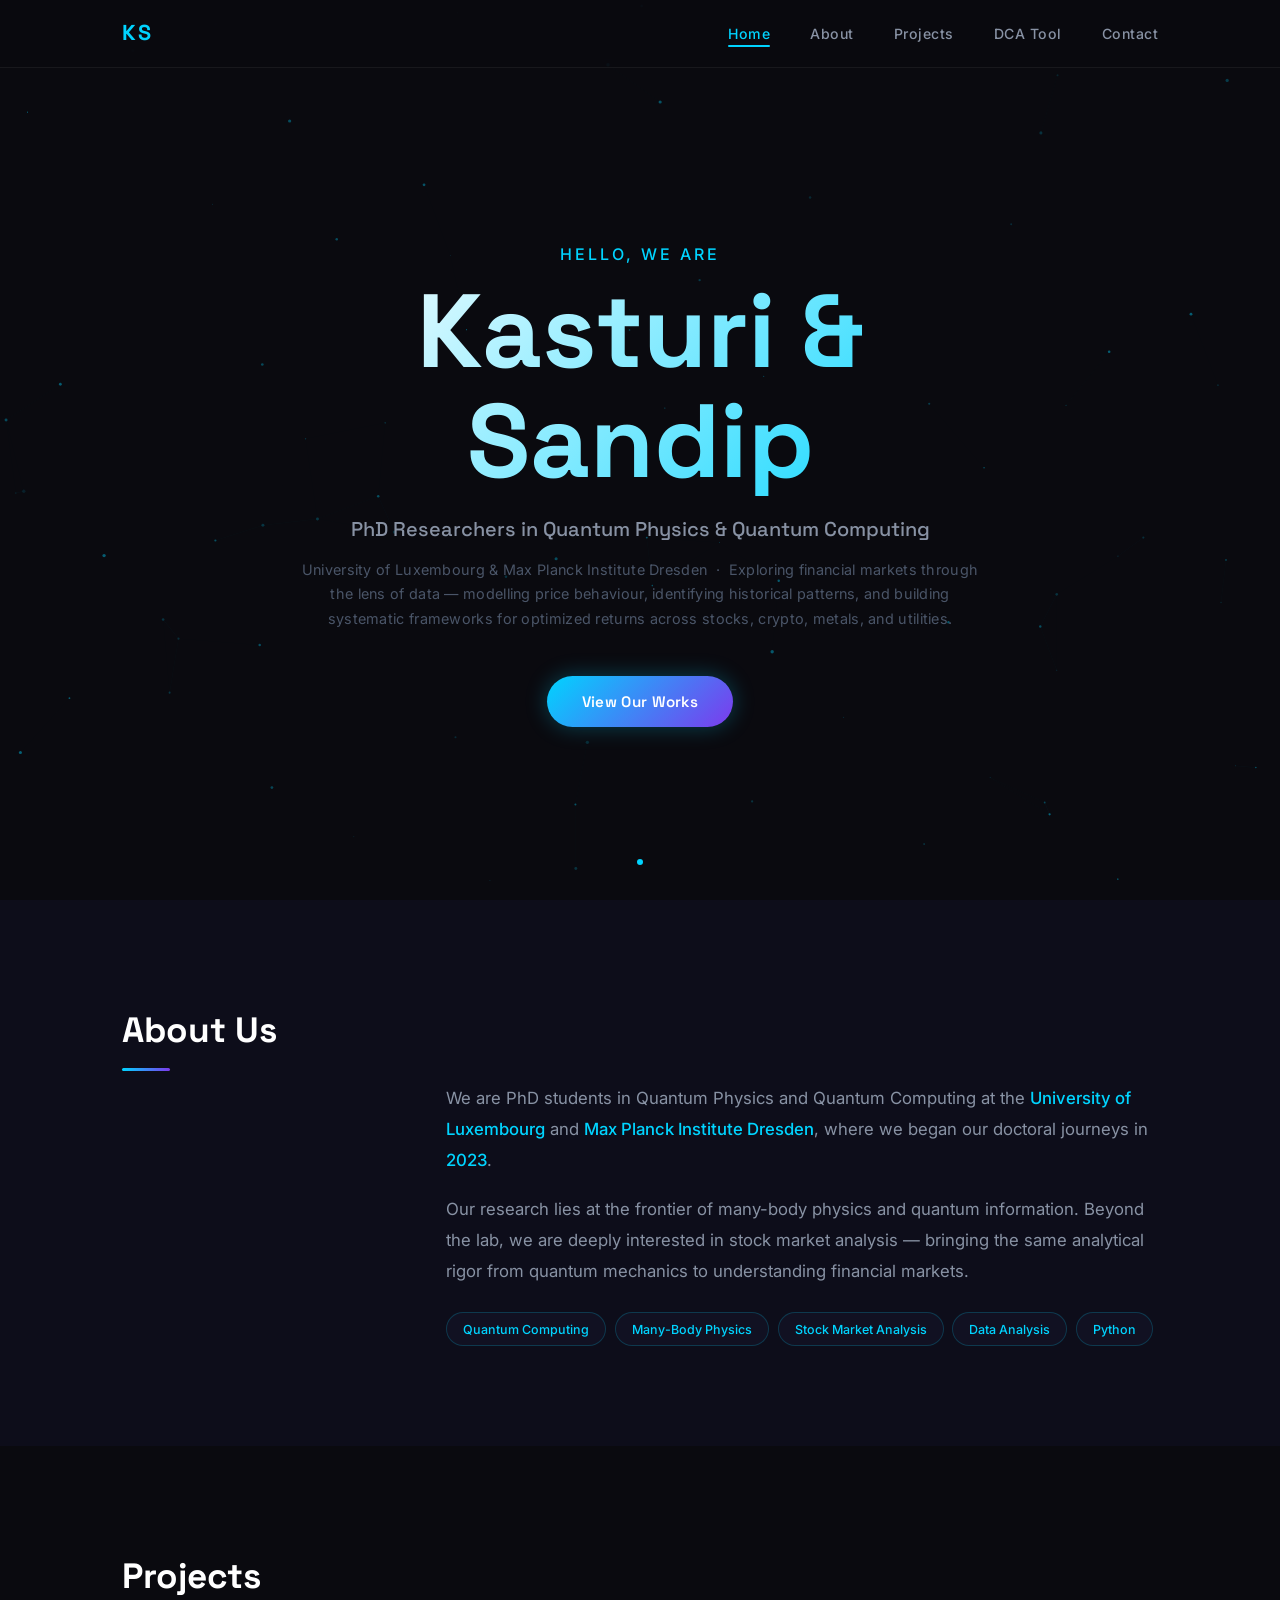
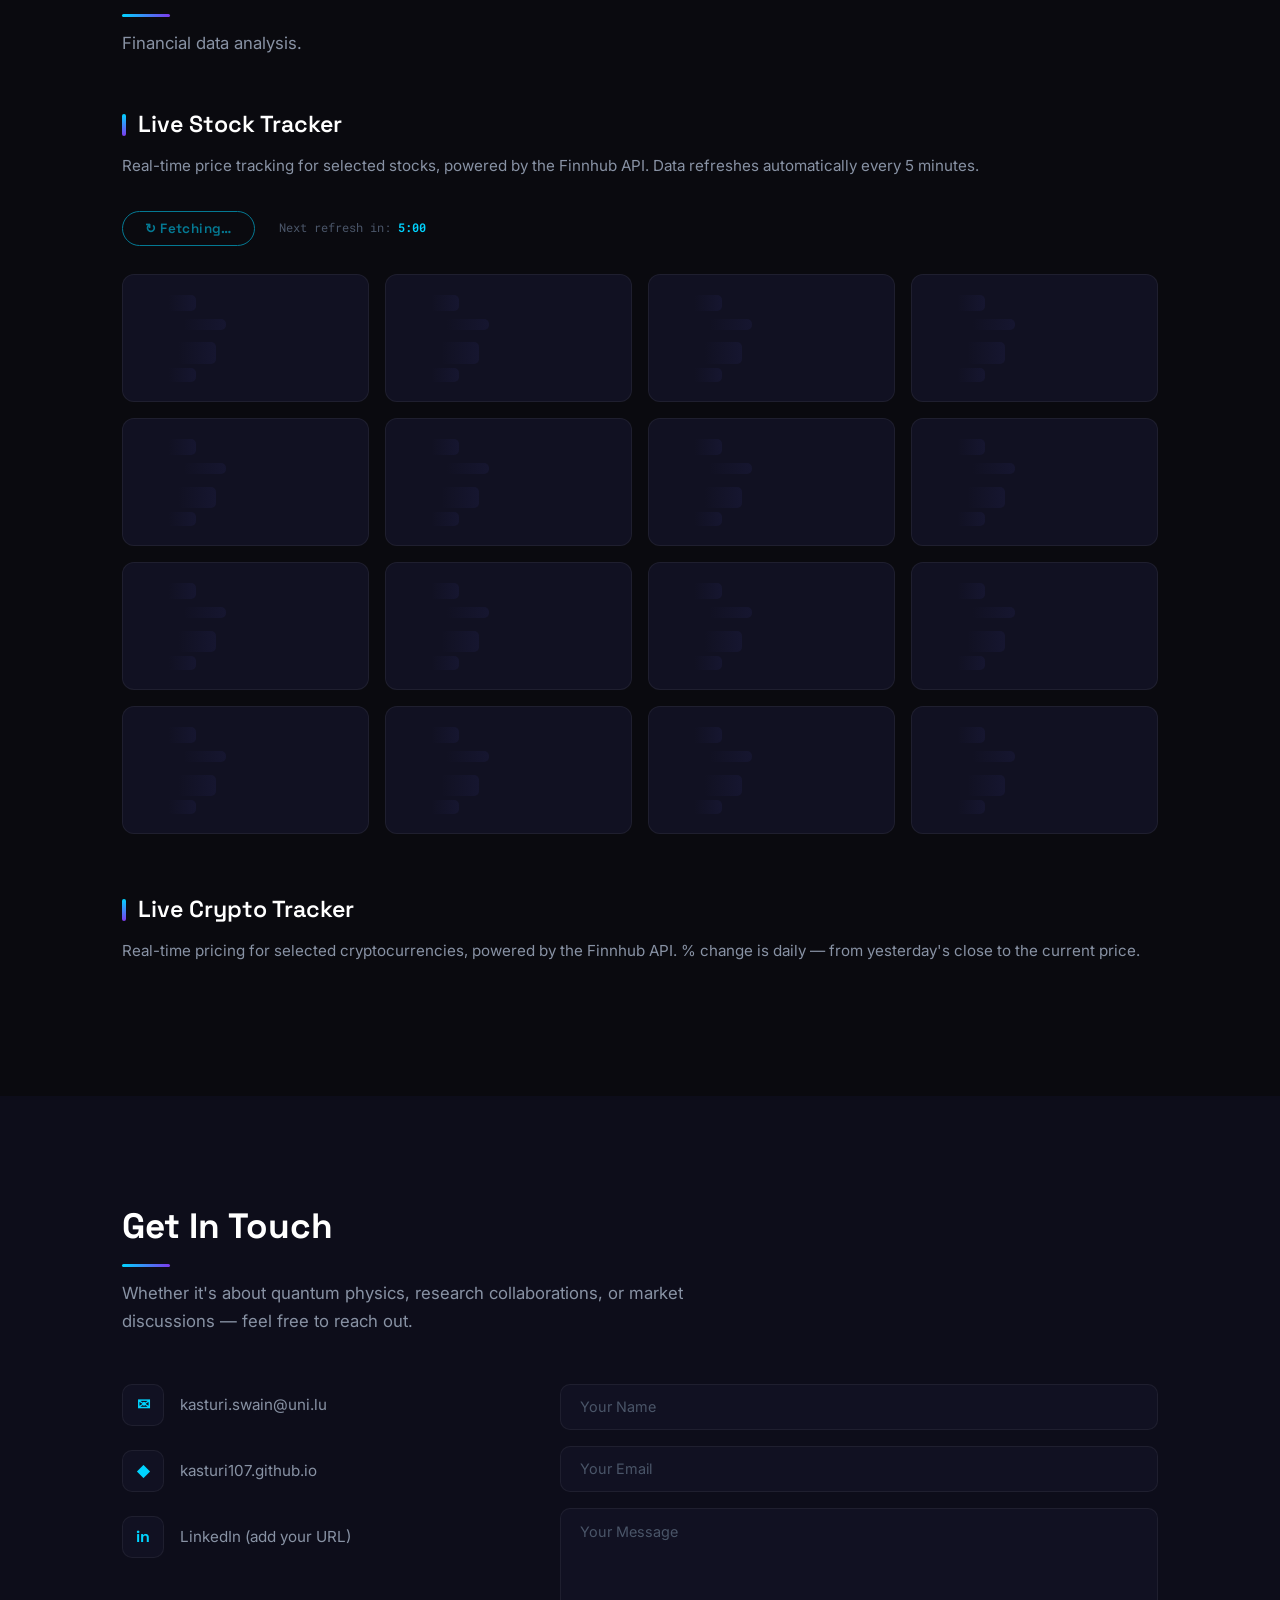
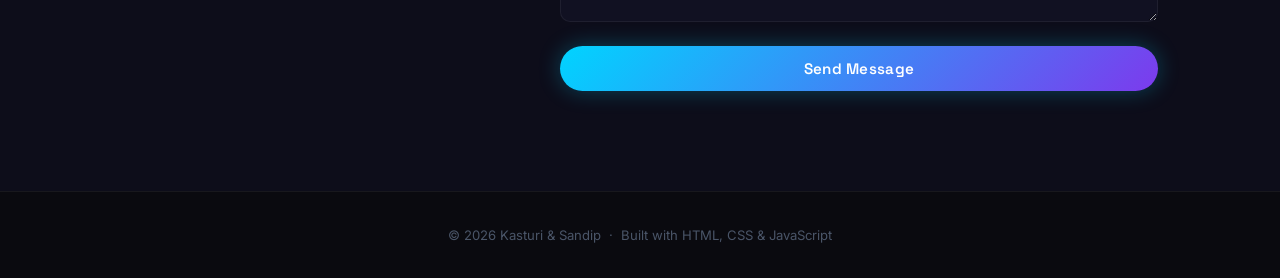
==== commit 5cd414a5: "ks" ====
--- a/index.html
+++ b/index.html
@@ -135,29 +135,6 @@
         <div class="stocks-grid" id="cryptosGrid"></div>
       </div>
 
-      <!-- ---- PERFORMANCE HEATMAP SUBSECTION ---- -->
-      <div class="subsection" style="margin-top: 3.5rem;">
-        <h3 class="subsection-title">Performance Heatmap</h3>
-        <p class="subsection-desc">
-          Multi-period returns across all tracked assets, cells sized by approximate market cap.
-          Loads on demand — switch periods instantly once data is fetched.
-        </p>
-
-        <div class="heatmap-controls">
-          <button class="btn-refresh" id="heatmapLoadBtn">&#9654;&nbsp;Load Heatmap</button>
-          <div class="period-tabs" id="periodTabs" style="display:none;">
-            <button class="period-btn active" data-period="1D">1D</button>
-            <button class="period-btn" data-period="1W">1W</button>
-            <button class="period-btn" data-period="YTD">YTD</button>
-            <button class="period-btn" data-period="1Y">1Y</button>
-            <button class="period-btn" data-period="5Y">5Y</button>
-          </div>
-          <span class="heatmap-status" id="heatmapStatus"></span>
-        </div>
-
-        <div class="treemap-container" id="treemapContainer"></div>
-      </div>
-
     </div>
   </section>
 
@@ -218,7 +195,6 @@
     <p>&copy; 2026 Kasturi &amp; Sandip &nbsp;·&nbsp; Built with HTML, CSS &amp; JavaScript</p>
   </footer>
 
-  <script src="https://d3js.org/d3.v7.min.js"></script>
   <script src="script.js"></script>
 </body>
 </html>
--- a/style.css
+++ b/style.css
@@ -574,122 +574,6 @@
 }
 
 /* ============================================================
-   PERFORMANCE HEATMAP — TREEMAP
-   ============================================================ */
-.heatmap-controls {
-  display: flex;
-  align-items: center;
-  gap: 1rem;
-  margin-bottom: 1.2rem;
-  flex-wrap: wrap;
-}
-
-.heatmap-status {
-  font-family: 'Roboto Mono', monospace;
-  font-size: 0.78rem;
-  color: var(--text-muted);
-}
-
-/* Period toggle pill group */
-.period-tabs {
-  display: flex;
-  gap: 0.3rem;
-}
-
-.period-btn {
-  padding: 0.28rem 0.9rem;
-  background: var(--bg-card);
-  border: 1px solid var(--border);
-  color: var(--text-secondary);
-  font-family: 'Roboto Mono', monospace;
-  font-size: 0.76rem;
-  font-weight: 600;
-  border-radius: 6px;
-  cursor: pointer;
-  transition: all 0.18s ease;
-  letter-spacing: 0.5px;
-}
-
-.period-btn:hover {
-  border-color: var(--accent-cyan);
-  color: var(--accent-cyan);
-}
-
-.period-btn.active {
-  background: var(--accent-cyan);
-  border-color: var(--accent-cyan);
-  color: #000;
-}
-
-/* Treemap canvas */
-.treemap-container {
-  position: relative;
-  width: 100%;
-  height: 520px;
-  border-radius: 12px;
-  overflow: hidden;
-  background: var(--bg-card);
-  border: 1px solid var(--border);
-}
-
-/* Individual treemap cell */
-.tm-cell {
-  position: absolute;
-  box-sizing: border-box;
-  border: 2px solid rgba(10, 10, 15, 0.6);
-  border-radius: 2px;
-  overflow: hidden;
-  display: flex;
-  flex-direction: column;
-  align-items: center;
-  justify-content: center;
-  cursor: default;
-  transition: filter 0.15s ease;
-  padding: 3px;
-  user-select: none;
-}
-
-.tm-cell:hover { filter: brightness(1.2); }
-
-.tm-ticker {
-  font-family: 'Space Grotesk', sans-serif;
-  font-weight: 700;
-  color: #fff;
-  line-height: 1.1;
-  text-align: center;
-  white-space: nowrap;
-  overflow: hidden;
-  text-overflow: ellipsis;
-  max-width: 100%;
-}
-
-.tm-price {
-  font-family: 'Roboto Mono', monospace;
-  font-weight: 400;
-  color: rgba(255, 255, 255, 0.72);
-  text-align: center;
-  white-space: nowrap;
-  margin-top: 1px;
-}
-
-.tm-change {
-  font-family: 'Roboto Mono', monospace;
-  font-weight: 600;
-  color: rgba(255, 255, 255, 0.92);
-  text-align: center;
-  white-space: nowrap;
-  margin-top: 1px;
-}
-
-@media (max-width: 768px) {
-  .treemap-container { height: 380px; }
-}
-
-@media (max-width: 480px) {
-  .treemap-container { height: 300px; }
-}
-
-/* ============================================================
    CONTACT SECTION
    ============================================================ */
 .contact-grid {
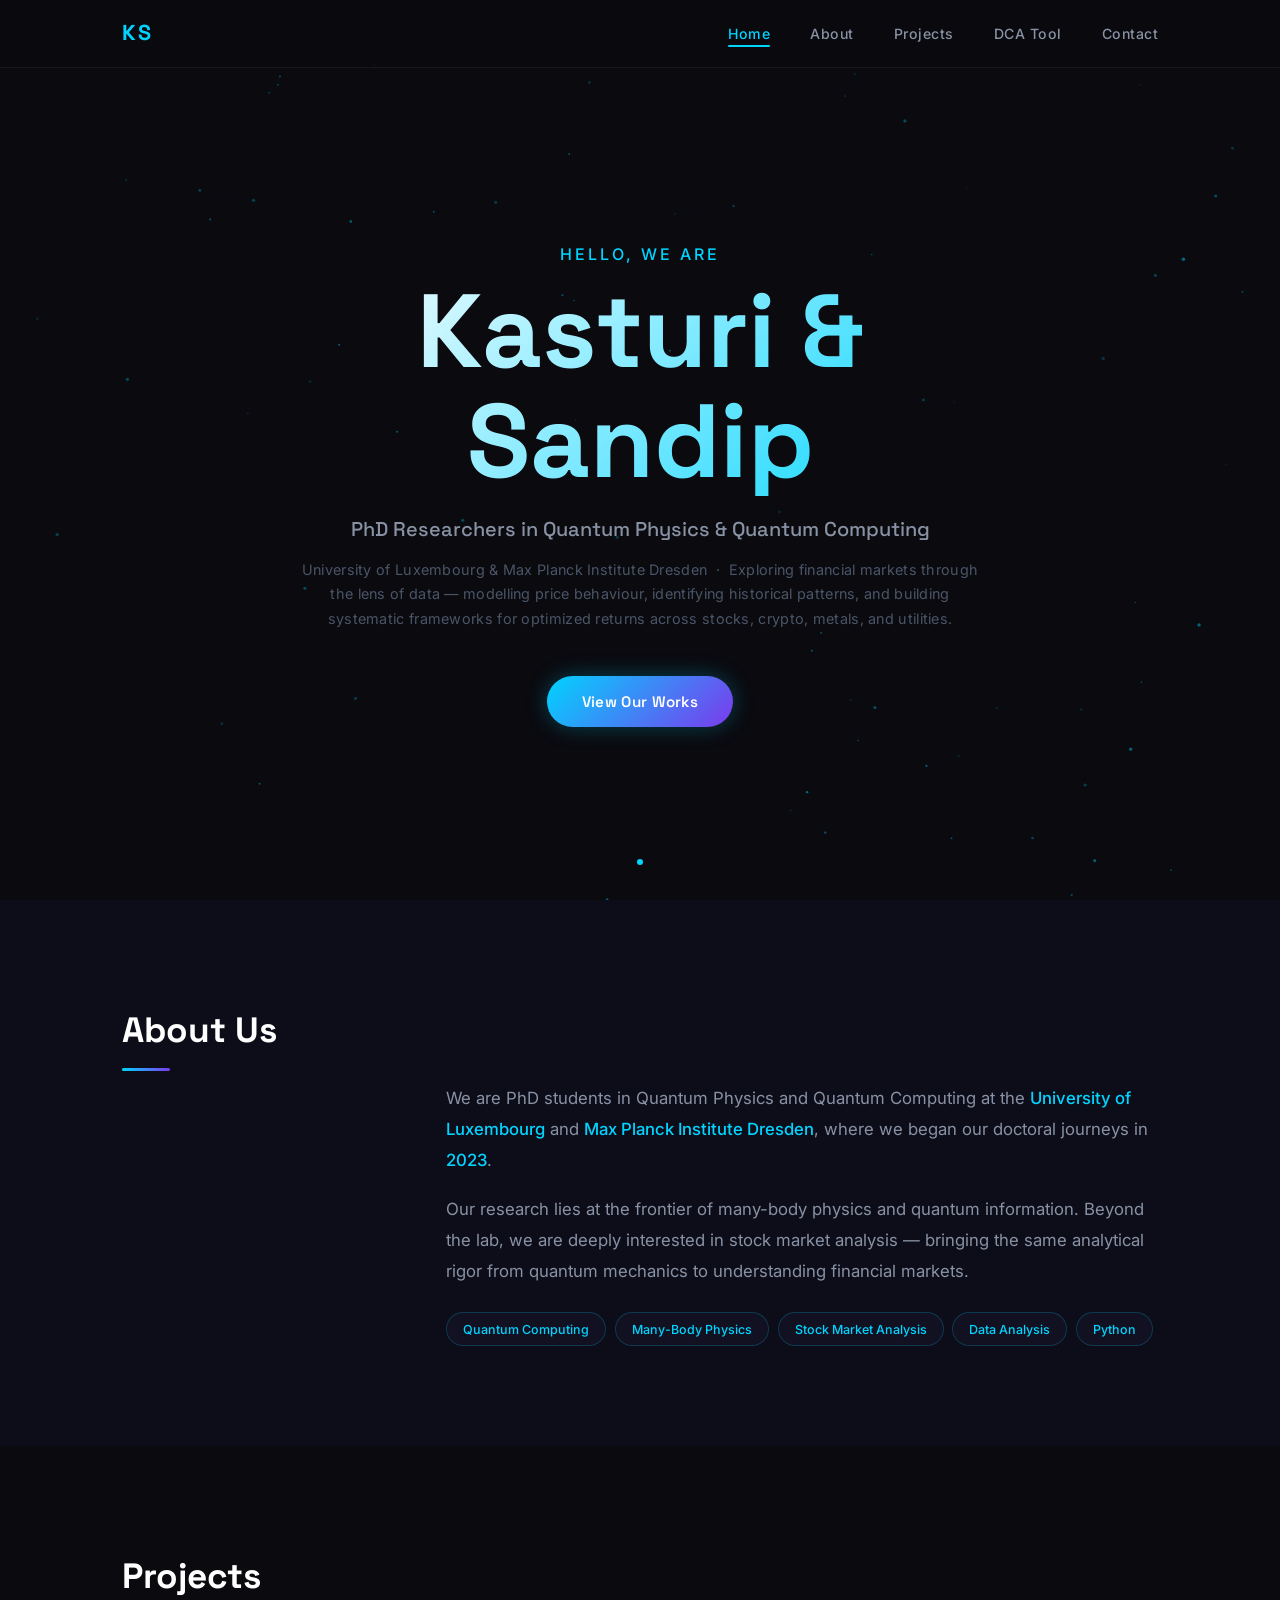
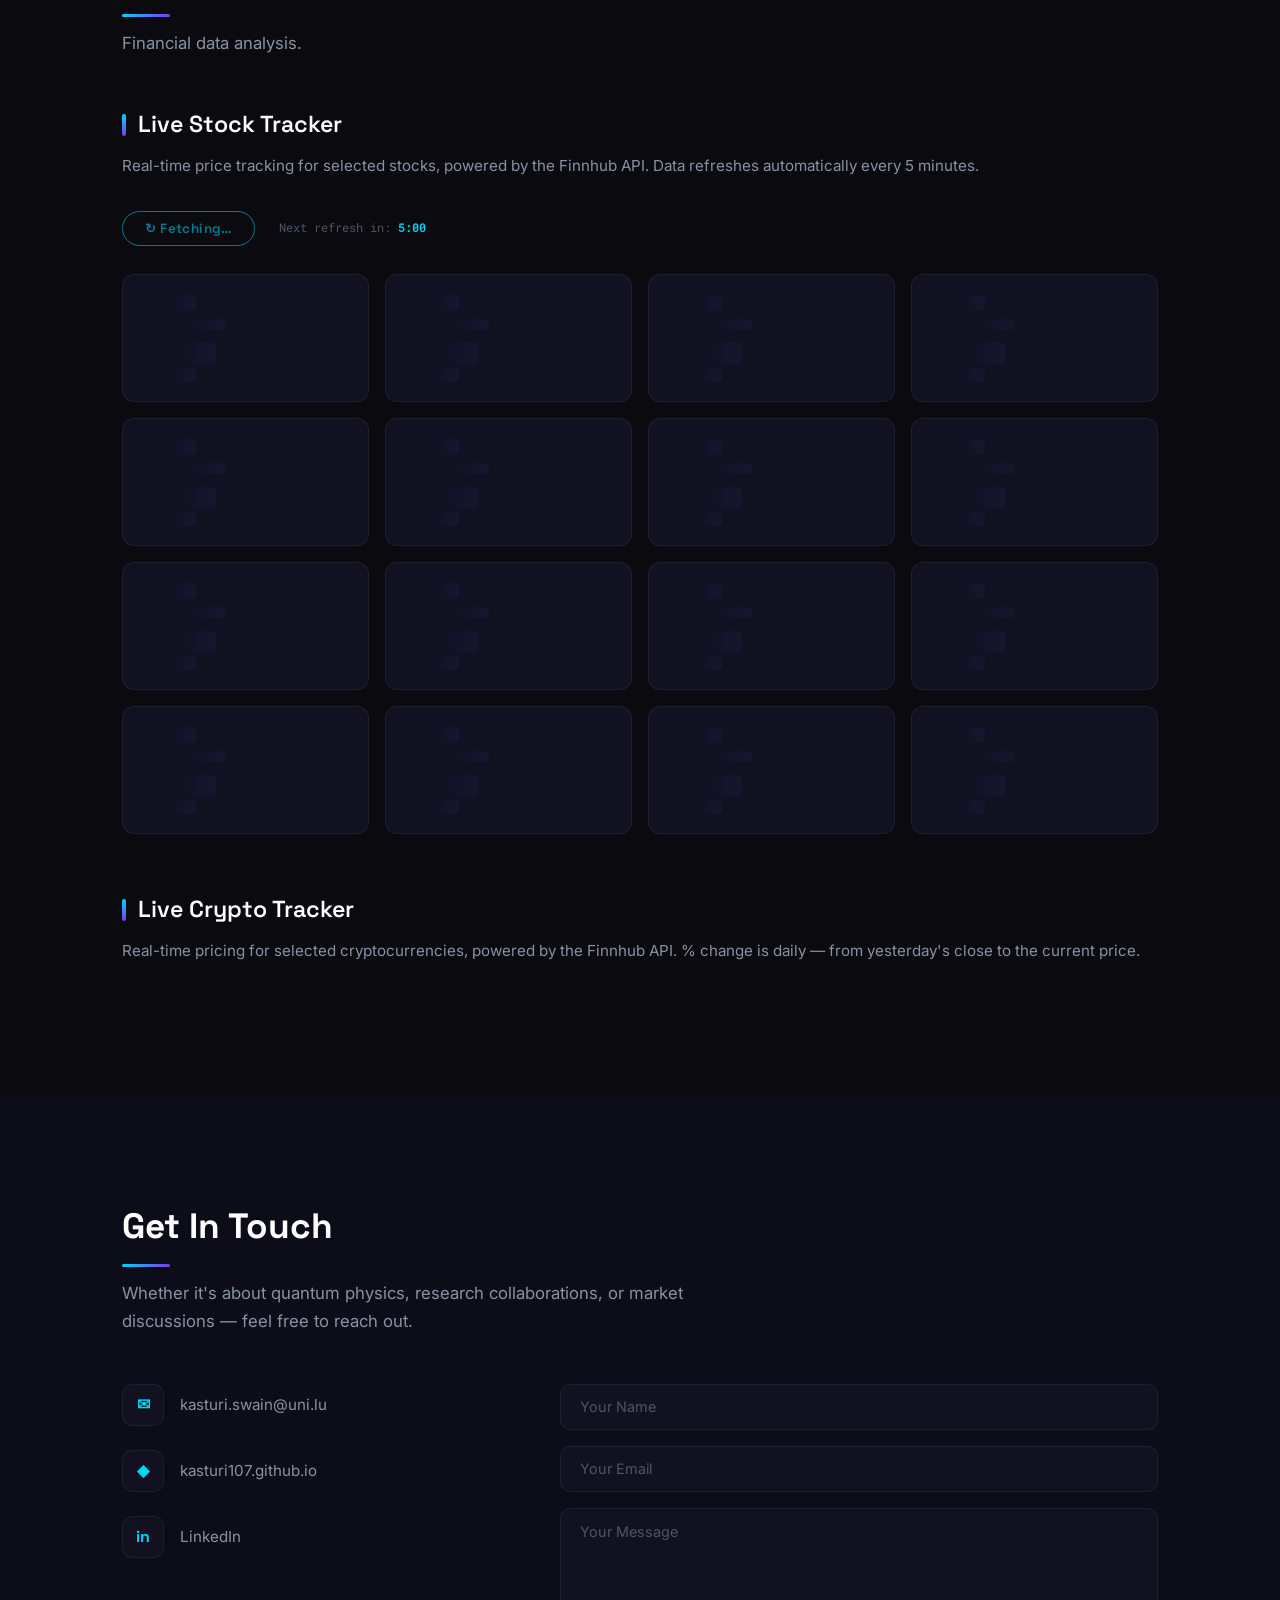
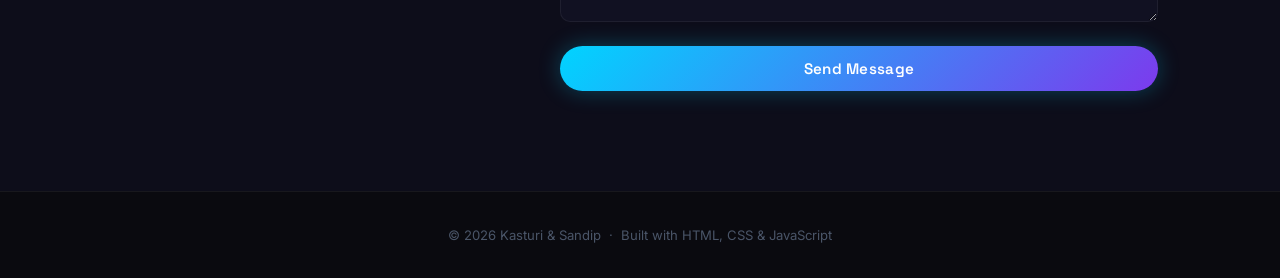
==== commit 895bb000: "ks" ====
--- a/index.html
+++ b/index.html
@@ -163,7 +163,7 @@
           <div class="contact-item">
             <span class="contact-icon">in</span>
             <!-- Update your LinkedIn URL below -->
-            <a href="#" class="contact-link">LinkedIn (add your URL)</a>
+            <a href="https://www.linkedin.com/in/YOUR_LINKEDIN_HANDLE" class="contact-link" target="_blank" rel="noopener noreferrer">LinkedIn</a>
           </div>
         </div>
 
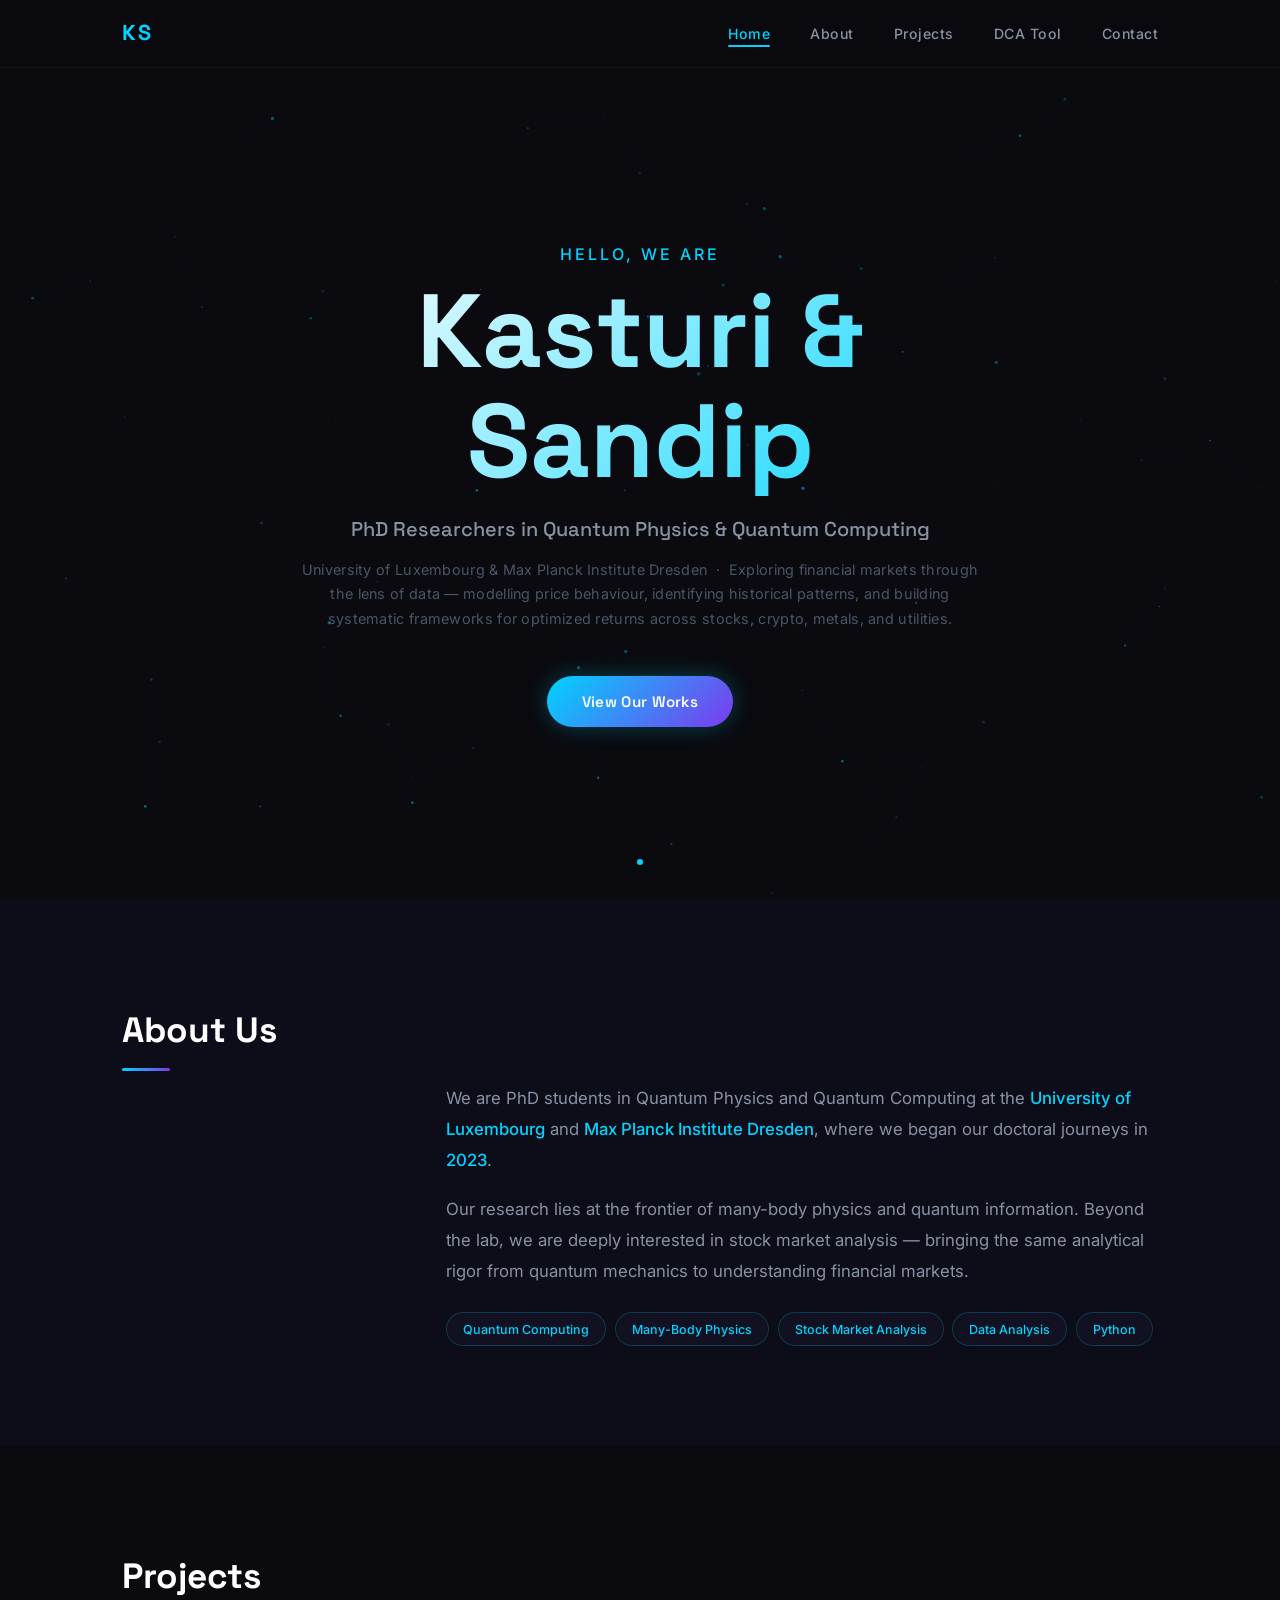
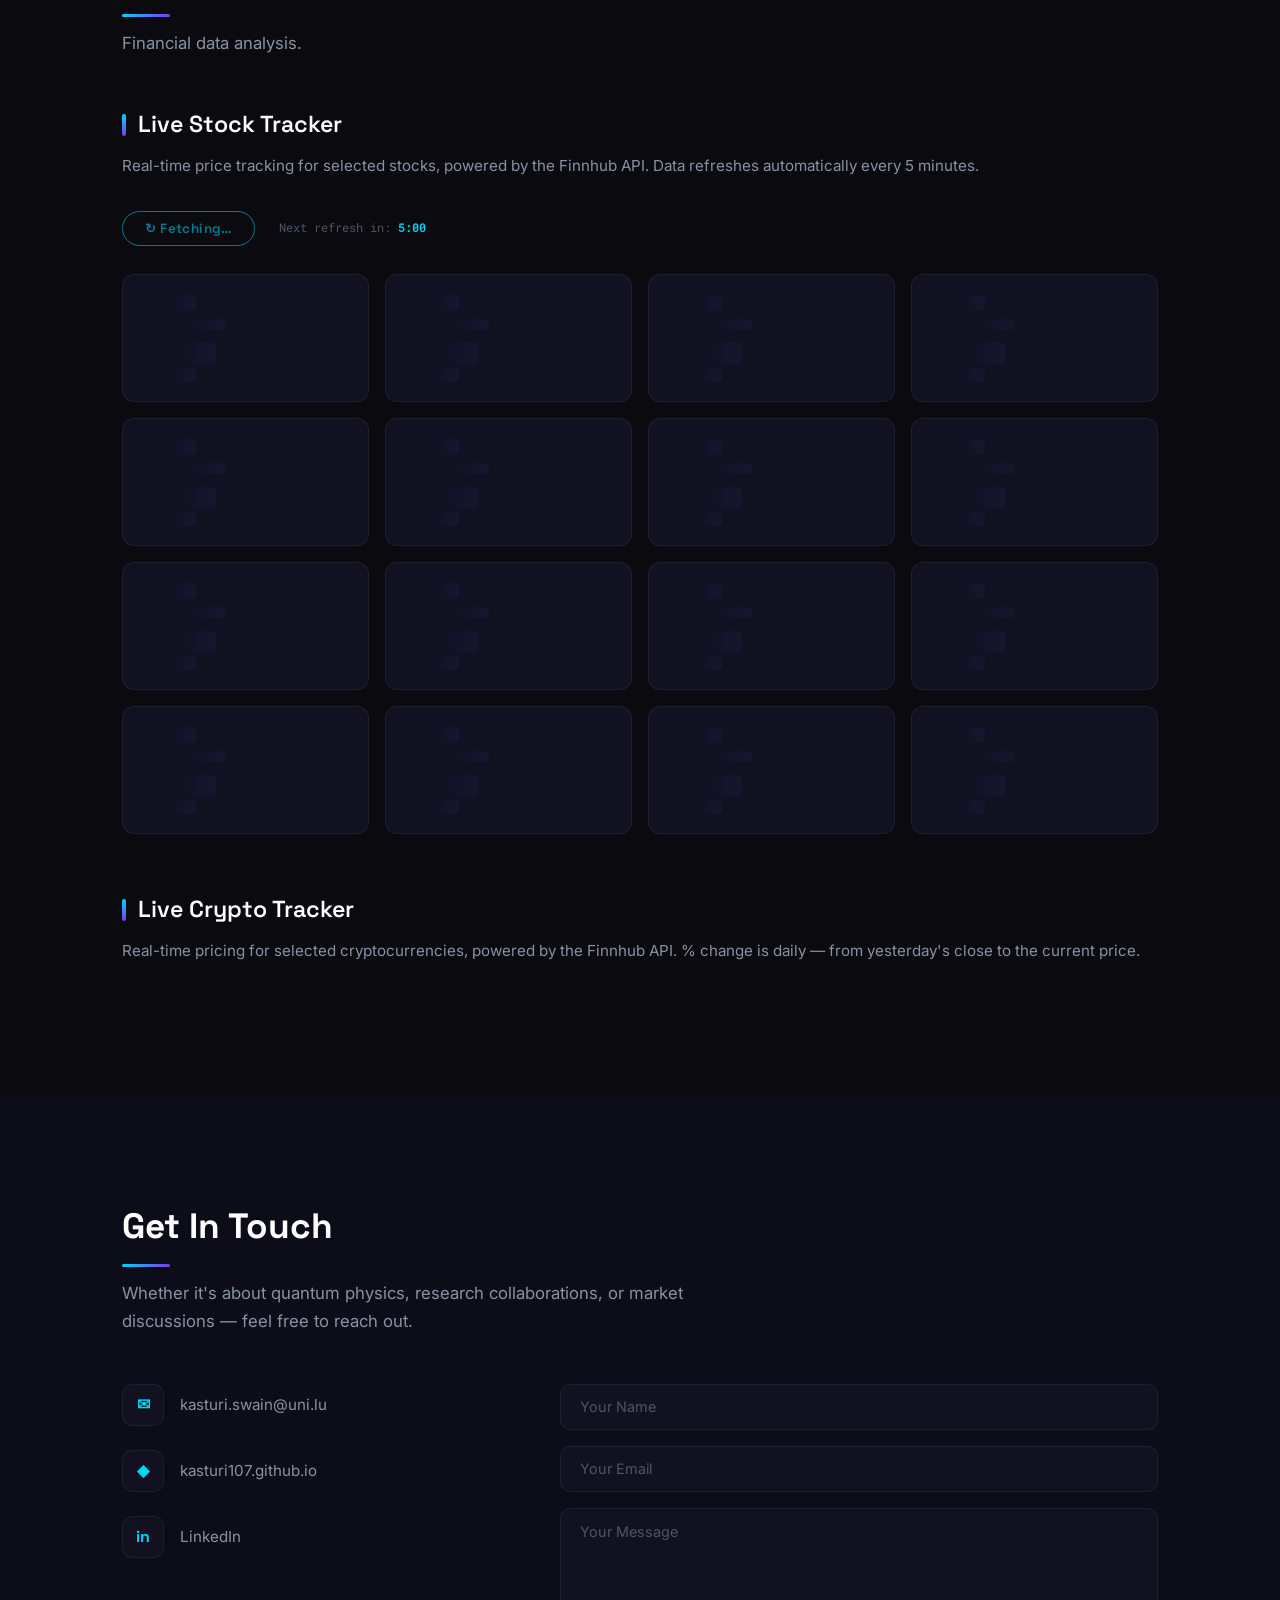
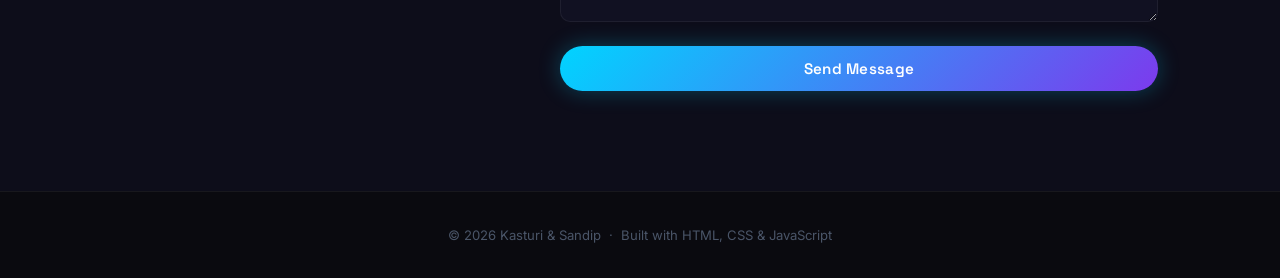
==== commit a4db697e: "Update LinkedIn contact link to real profile URL Co-Authored-By: Claude Opus 4.8 <noreply@anthropic." ====
--- a/index.html
+++ b/index.html
@@ -163,7 +163,7 @@
           <div class="contact-item">
             <span class="contact-icon">in</span>
             <!-- Update your LinkedIn URL below -->
-            <a href="https://www.linkedin.com/in/YOUR_LINKEDIN_HANDLE" class="contact-link" target="_blank" rel="noopener noreferrer">LinkedIn</a>
+            <a href="https://www.linkedin.com/in/kasturi-ranjan-swain-a38981199/" class="contact-link" target="_blank" rel="noopener noreferrer">LinkedIn</a>
           </div>
         </div>
 
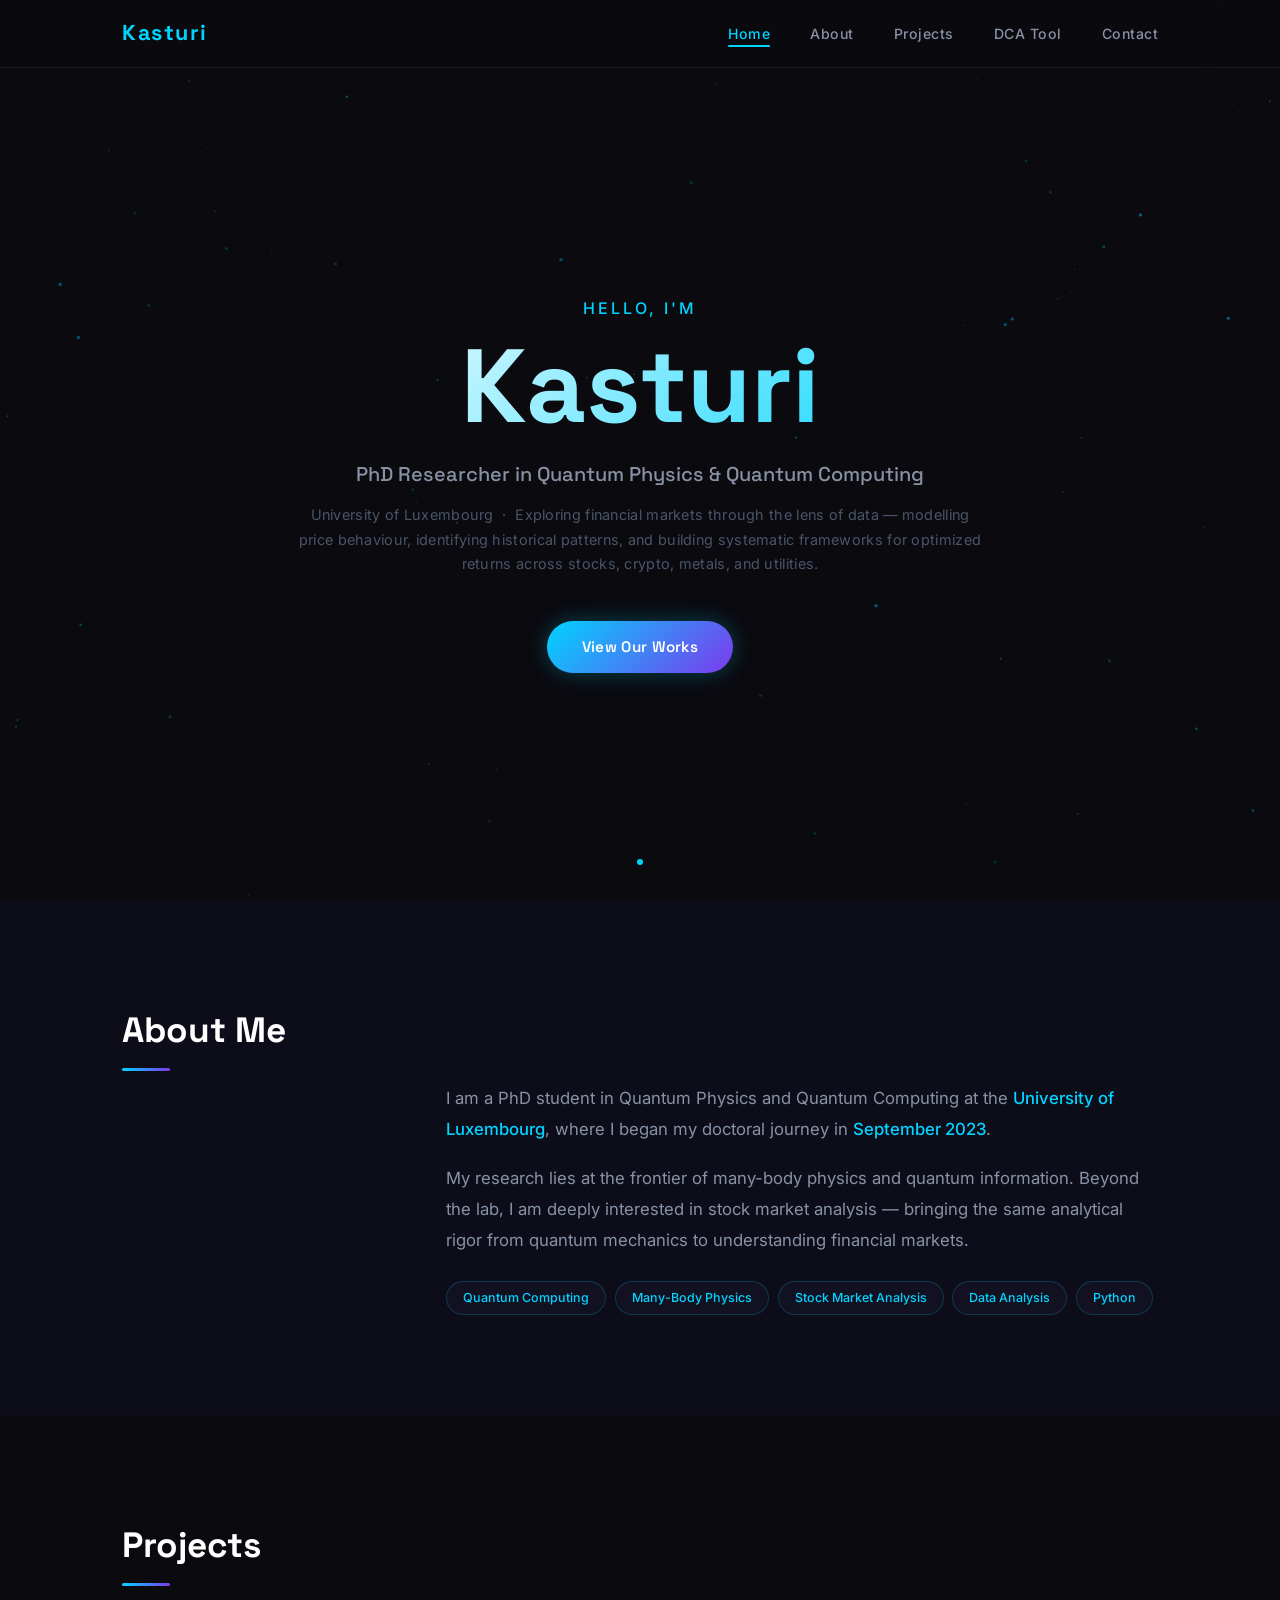
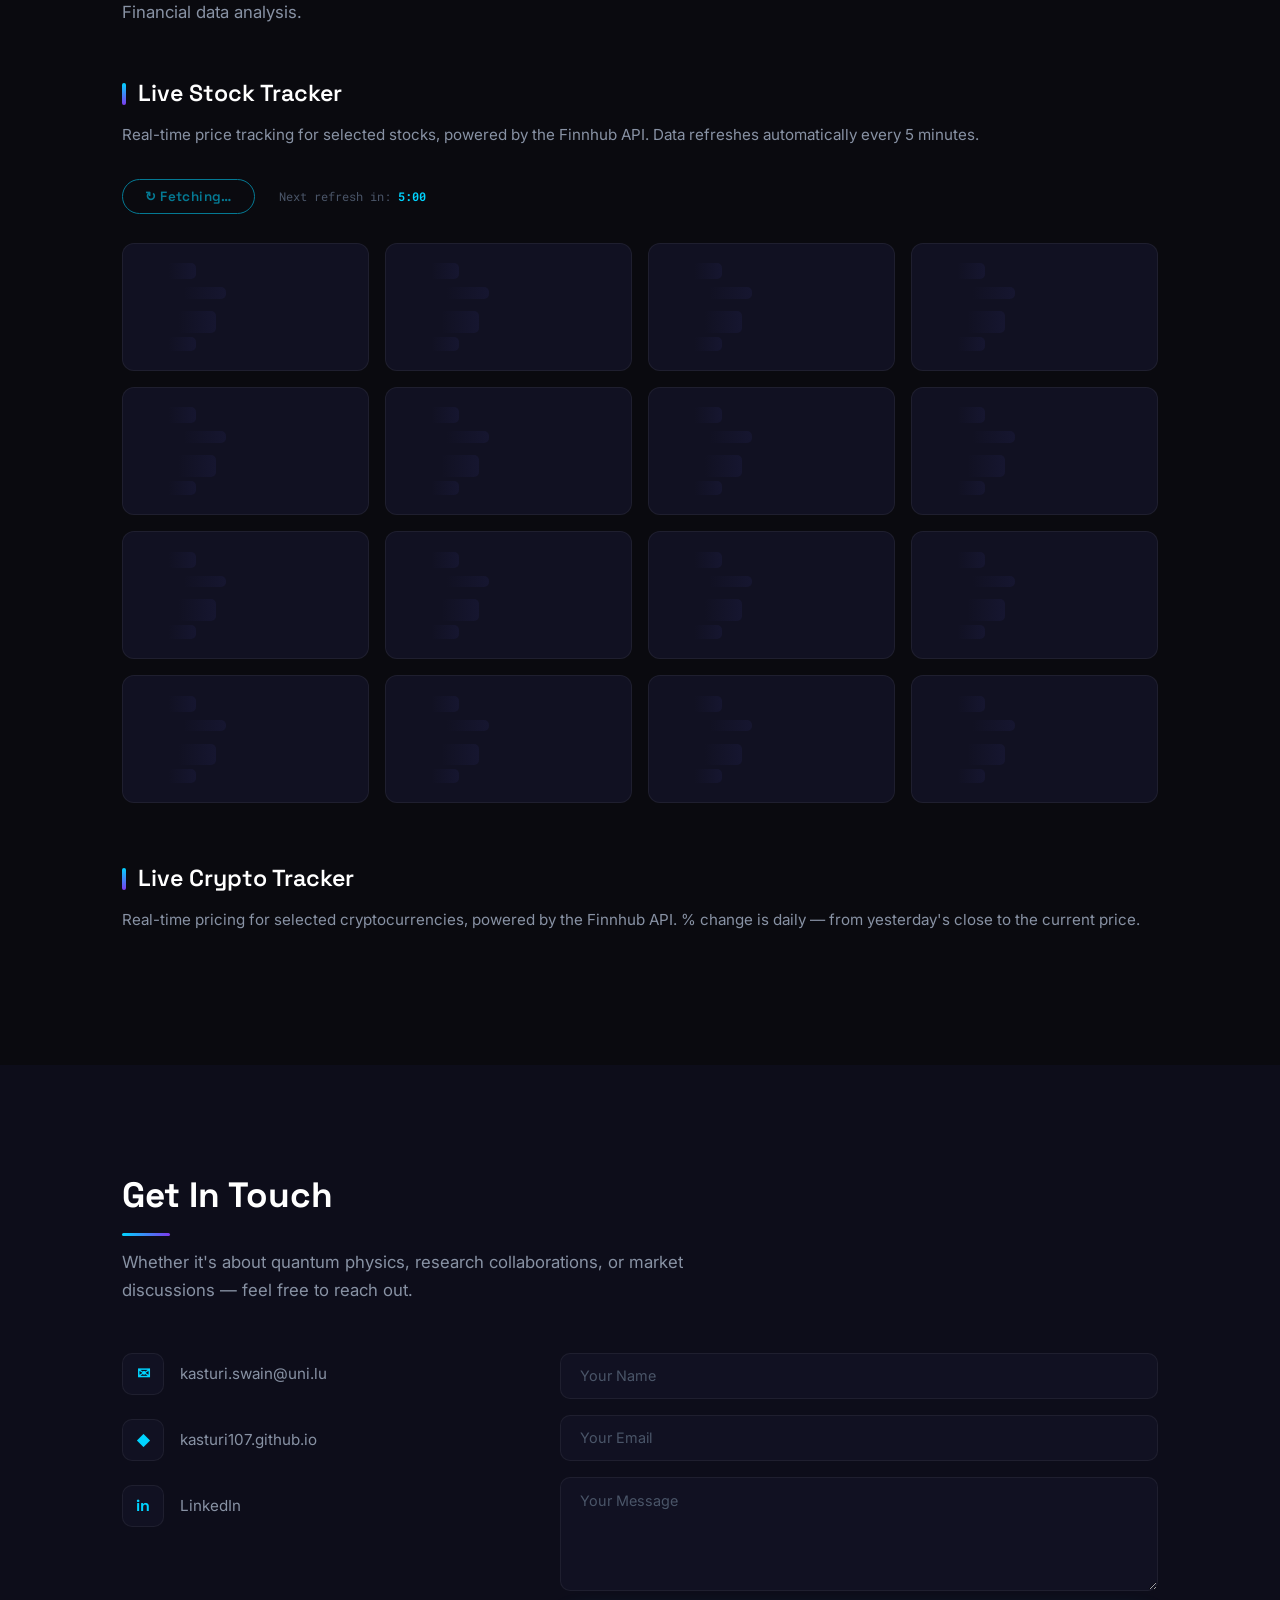
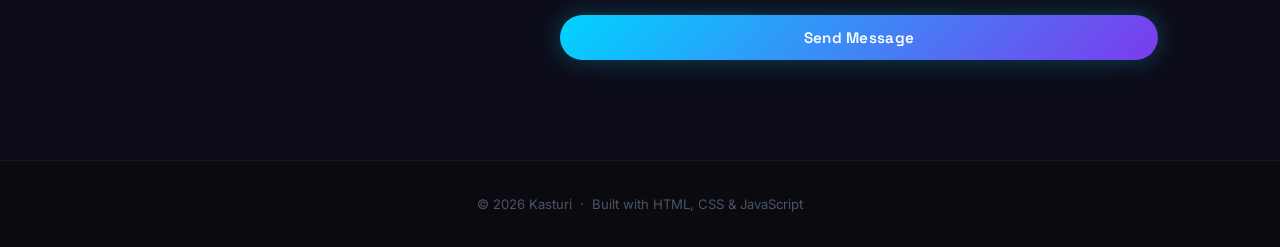
==== commit 4c2ded11: "Update" ====
--- a/index.html
+++ b/index.html
@@ -3,7 +3,7 @@
 <head>
   <meta charset="UTF-8" />
   <meta name="viewport" content="width=device-width, initial-scale=1.0" />
-  <title>Kasturi &amp; Sandip — Quantum Physicists</title>
+  <title>Kasturi — Quantum Physicist</title>
   <link rel="stylesheet" href="style.css" />
   <link rel="preconnect" href="https://fonts.googleapis.com" />
   <link rel="preconnect" href="https://fonts.gstatic.com" crossorigin />
@@ -14,7 +14,7 @@
   <!-- ========== NAVIGATION ========== -->
   <nav class="navbar" id="navbar">
     <div class="nav-container">
-      <a href="#home" class="nav-logo">KS</a>
+      <a href="#home" class="nav-logo">Kasturi</a>
       <ul class="nav-links" id="navLinks">
         <li><a href="#home"     class="nav-link active">Home</a></li>
         <li><a href="#about"    class="nav-link">About</a></li>
@@ -38,10 +38,10 @@
       <!-- <div class="hero-photo">
         <img src="your-photo.jpg" alt="Kasturi" />
       </div> -->
-      <p class="hero-greeting">Hello, We are</p>
-      <h1 class="hero-name">Kasturi &amp; Sandip</h1>
-      <h2 class="hero-title">PhD Researchers in Quantum Physics &amp; Quantum Computing</h2>
-      <p class="hero-tagline">University of Luxembourg &amp; Max Planck Institute Dresden &nbsp;·&nbsp; Exploring financial markets through the lens of data — modelling price behaviour, identifying historical patterns, and building systematic frameworks for optimized returns across stocks, crypto, metals, and utilities.</p>
+      <p class="hero-greeting">Hello, I'm</p>
+      <h1 class="hero-name">Kasturi</h1>
+      <h2 class="hero-title">PhD Researcher in Quantum Physics &amp; Quantum Computing</h2>
+      <p class="hero-tagline">University of Luxembourg &nbsp;·&nbsp; Exploring financial markets through the lens of data — modelling price behaviour, identifying historical patterns, and building systematic frameworks for optimized returns across stocks, crypto, metals, and utilities.</p>
       <a href="#projects" class="btn-primary">View Our Works</a>
     </div>
     <div class="scroll-indicator">
@@ -52,7 +52,7 @@
   <!-- ========== ABOUT SECTION ========== -->
   <section id="about" class="section fade-in-section">
     <div class="container">
-      <h2 class="section-title">About Us</h2>
+      <h2 class="section-title">About Me</h2>
       <div class="about-grid">
 
         <!-- Left: profile photo placeholder -->
@@ -75,14 +75,13 @@
         <!-- Right: bio text -->
         <div class="about-text">
           <p>
-            We are PhD students in Quantum Physics and Quantum Computing at the
-            <span class="accent">University of Luxembourg</span> and
-            <span class="accent">Max Planck Institute Dresden</span>, where we
-            began our doctoral journeys in <span class="accent">2023</span>.
+            I am a PhD student in Quantum Physics and Quantum Computing at the
+            <span class="accent">University of Luxembourg</span>, where I
+            began my doctoral journey in <span class="accent">September 2023</span>.
           </p>
           <p>
-            Our research lies at the frontier of many-body physics and quantum
-            information. Beyond the lab, we are deeply interested in stock market
+            My research lies at the frontier of many-body physics and quantum
+            information. Beyond the lab, I am deeply interested in stock market
             analysis — bringing the same analytical rigor from quantum mechanics
             to understanding financial markets.
           </p>
@@ -192,7 +191,7 @@
 
   <!-- Footer -->
   <footer class="footer">
-    <p>&copy; 2026 Kasturi &amp; Sandip &nbsp;·&nbsp; Built with HTML, CSS &amp; JavaScript</p>
+    <p>&copy; 2026 Kasturi &nbsp;·&nbsp; Built with HTML, CSS &amp; JavaScript</p>
   </footer>
 
   <script src="script.js"></script>
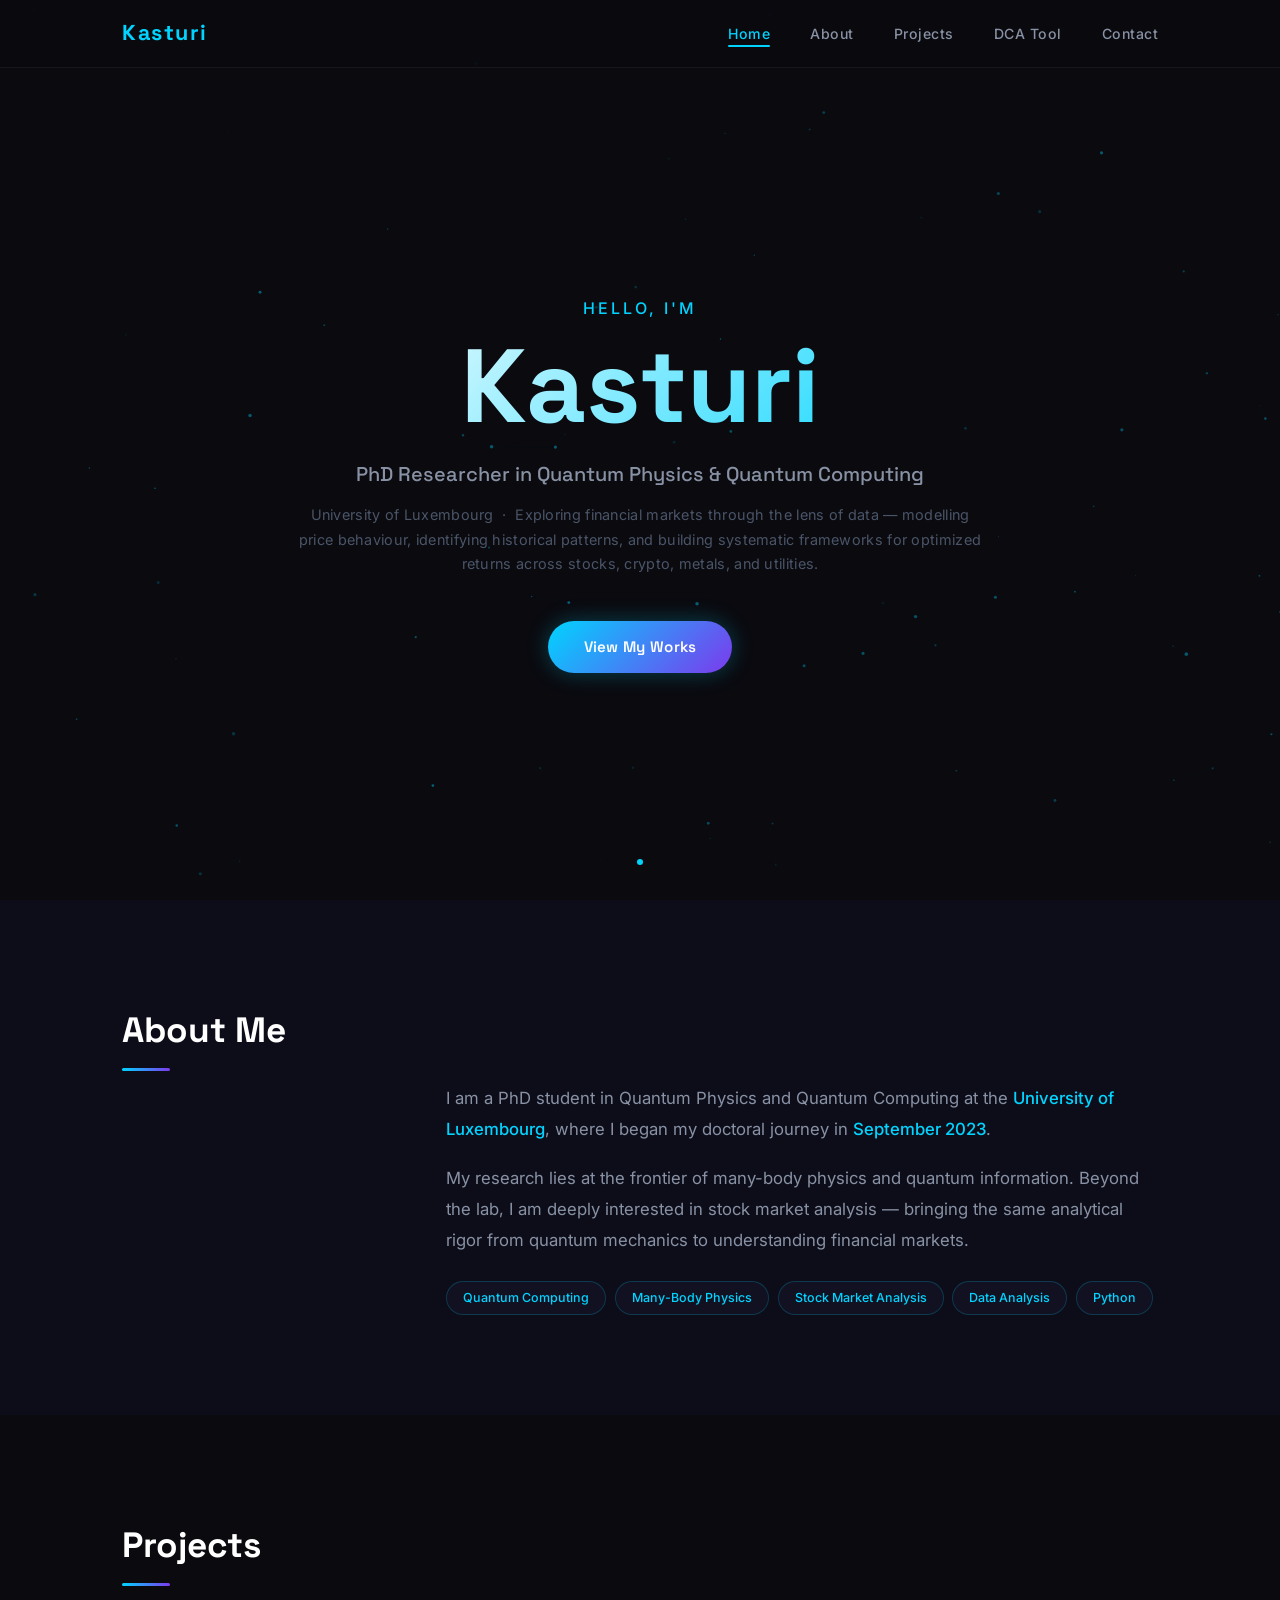
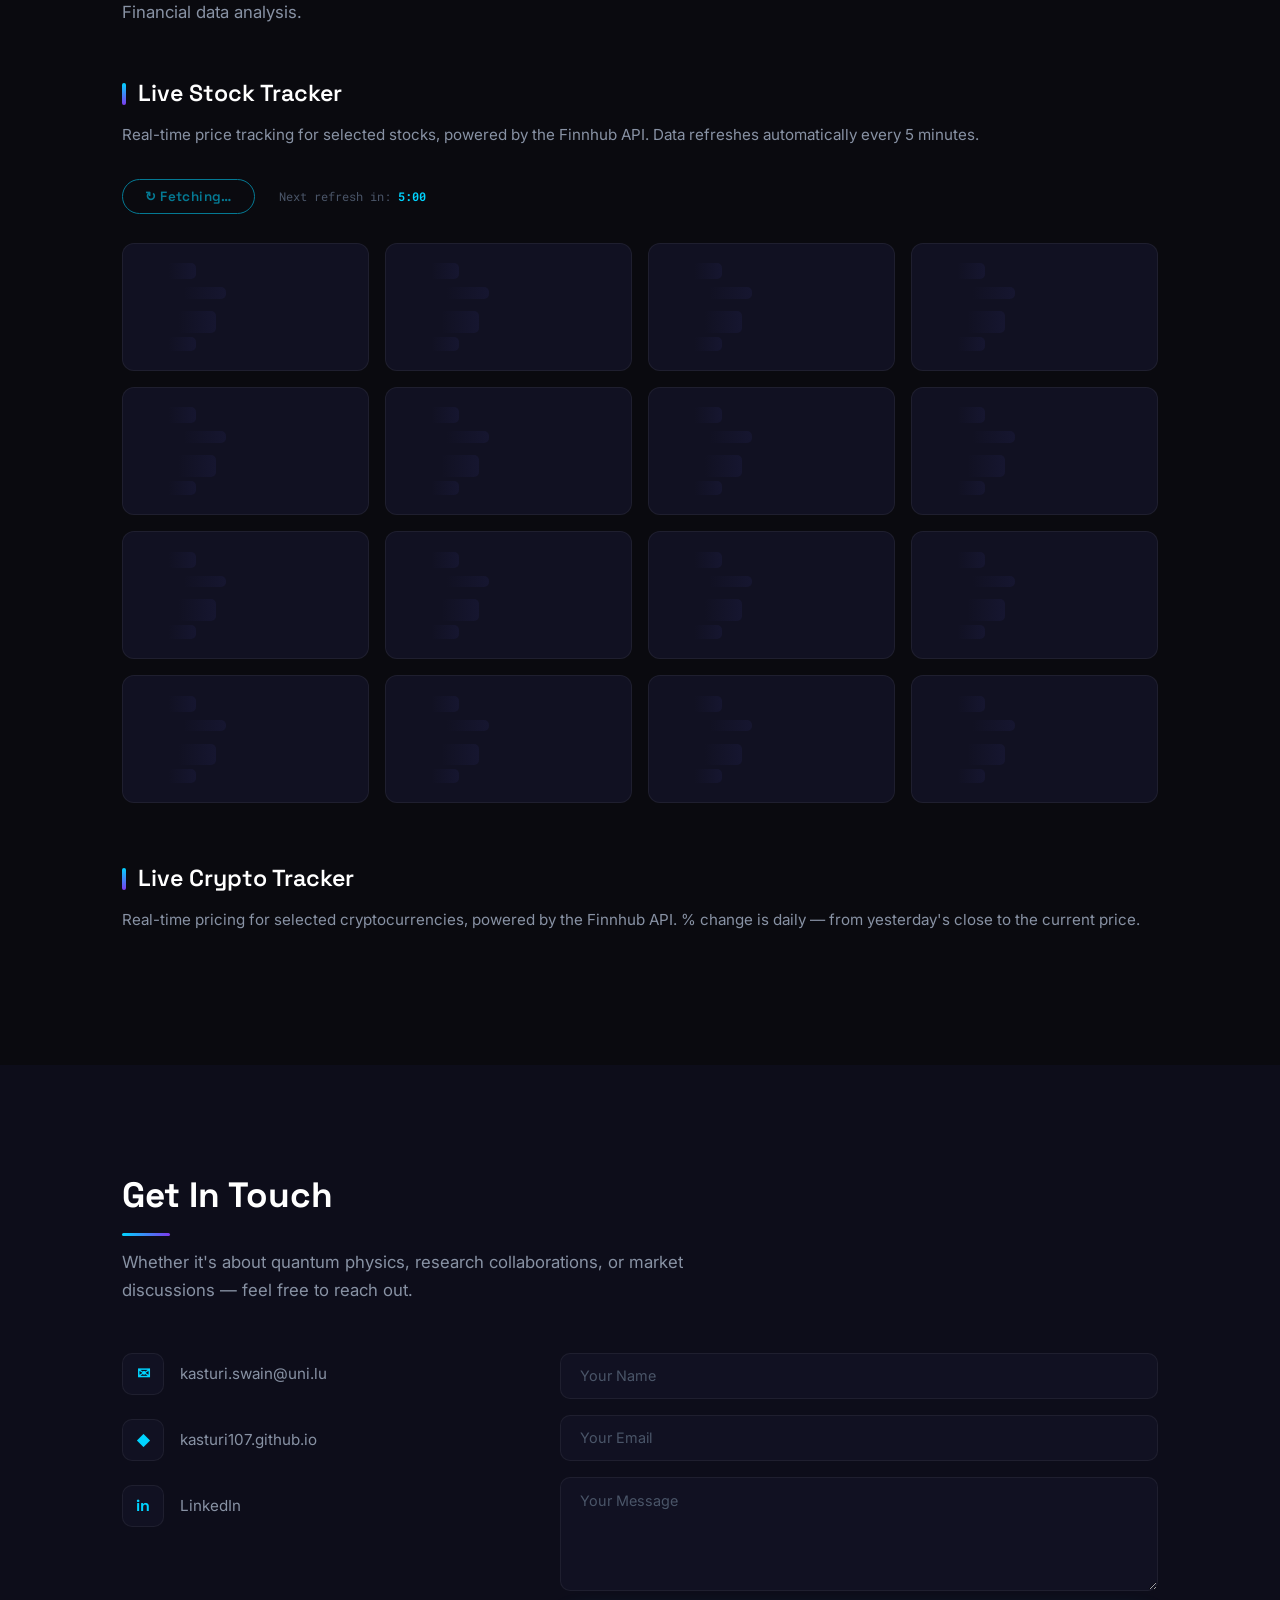
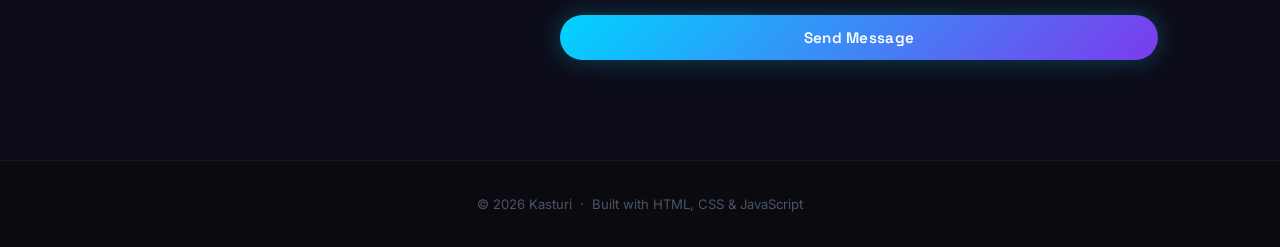
==== commit 32bf6224: "Update" ====
--- a/index.html
+++ b/index.html
@@ -42,7 +42,7 @@
       <h1 class="hero-name">Kasturi</h1>
       <h2 class="hero-title">PhD Researcher in Quantum Physics &amp; Quantum Computing</h2>
       <p class="hero-tagline">University of Luxembourg &nbsp;·&nbsp; Exploring financial markets through the lens of data — modelling price behaviour, identifying historical patterns, and building systematic frameworks for optimized returns across stocks, crypto, metals, and utilities.</p>
-      <a href="#projects" class="btn-primary">View Our Works</a>
+      <a href="#projects" class="btn-primary">View My Works</a>
     </div>
     <div class="scroll-indicator">
       <div class="scroll-dot"></div>
